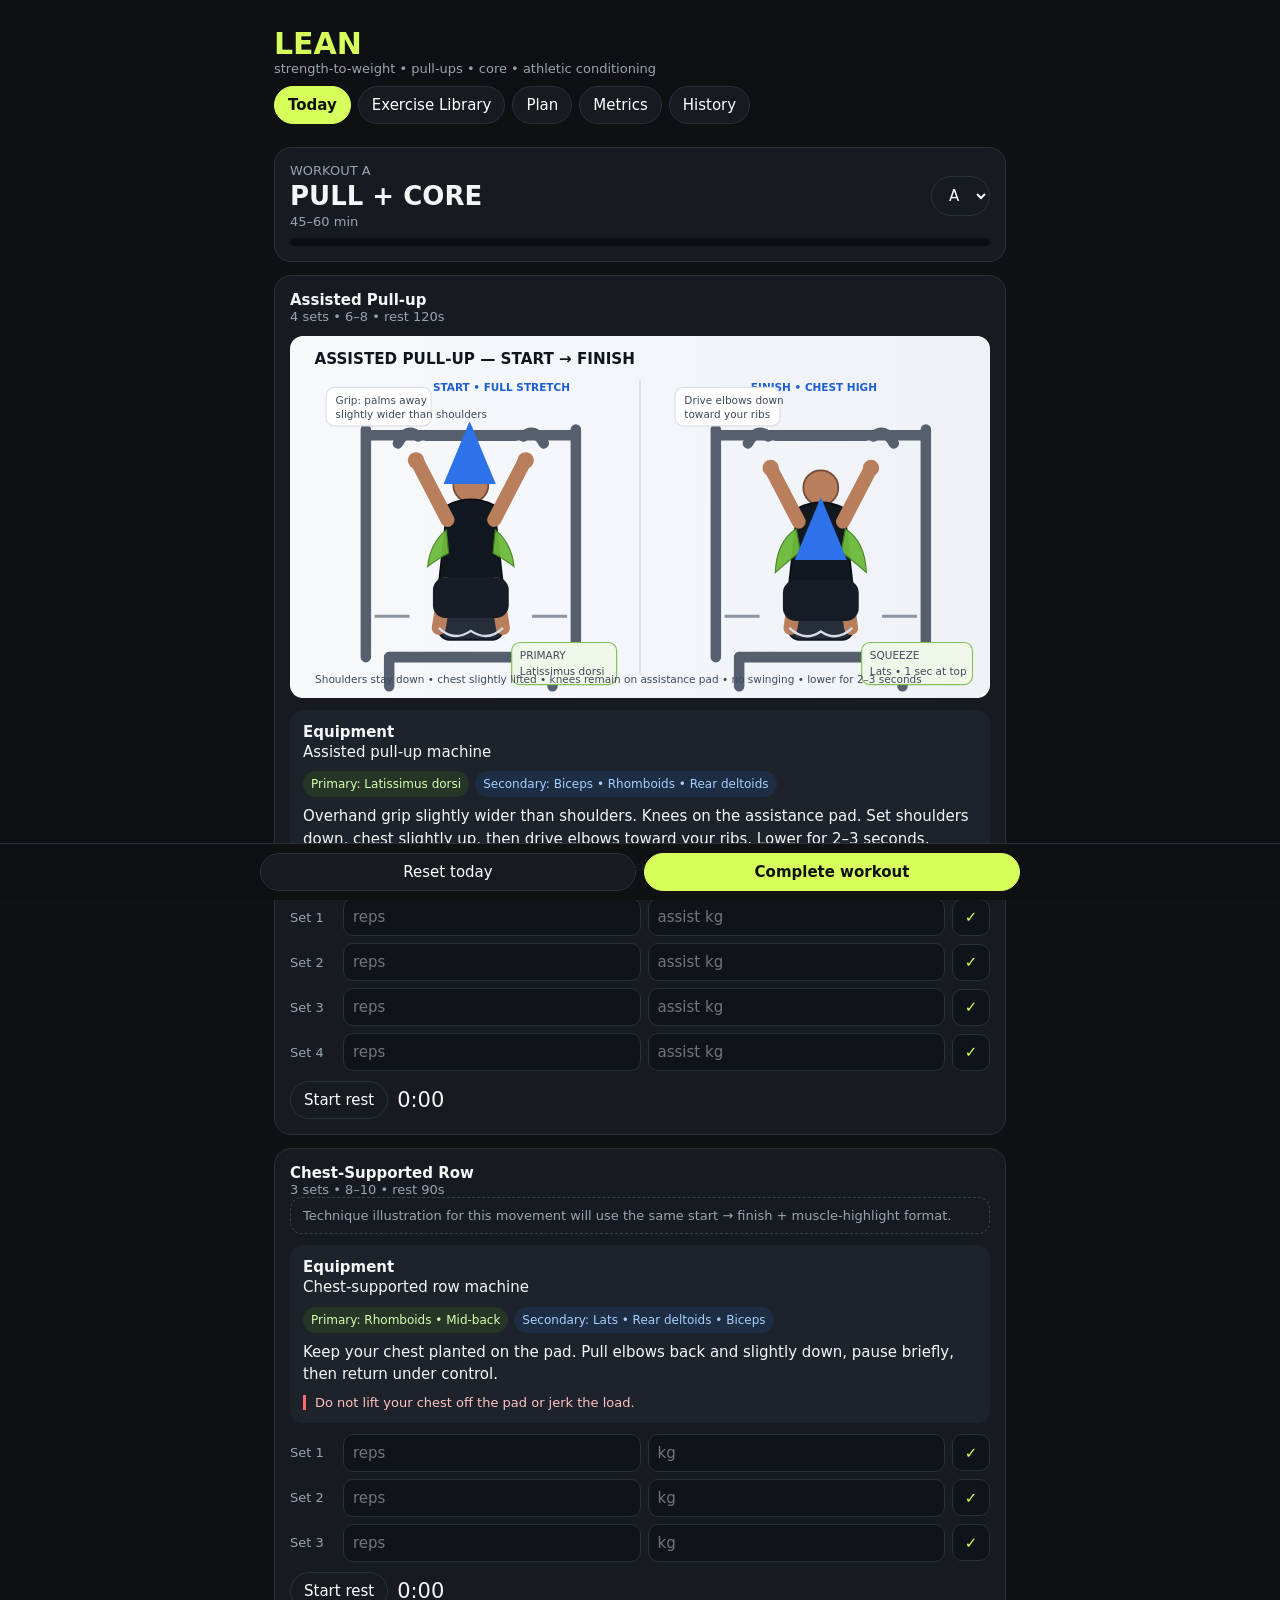
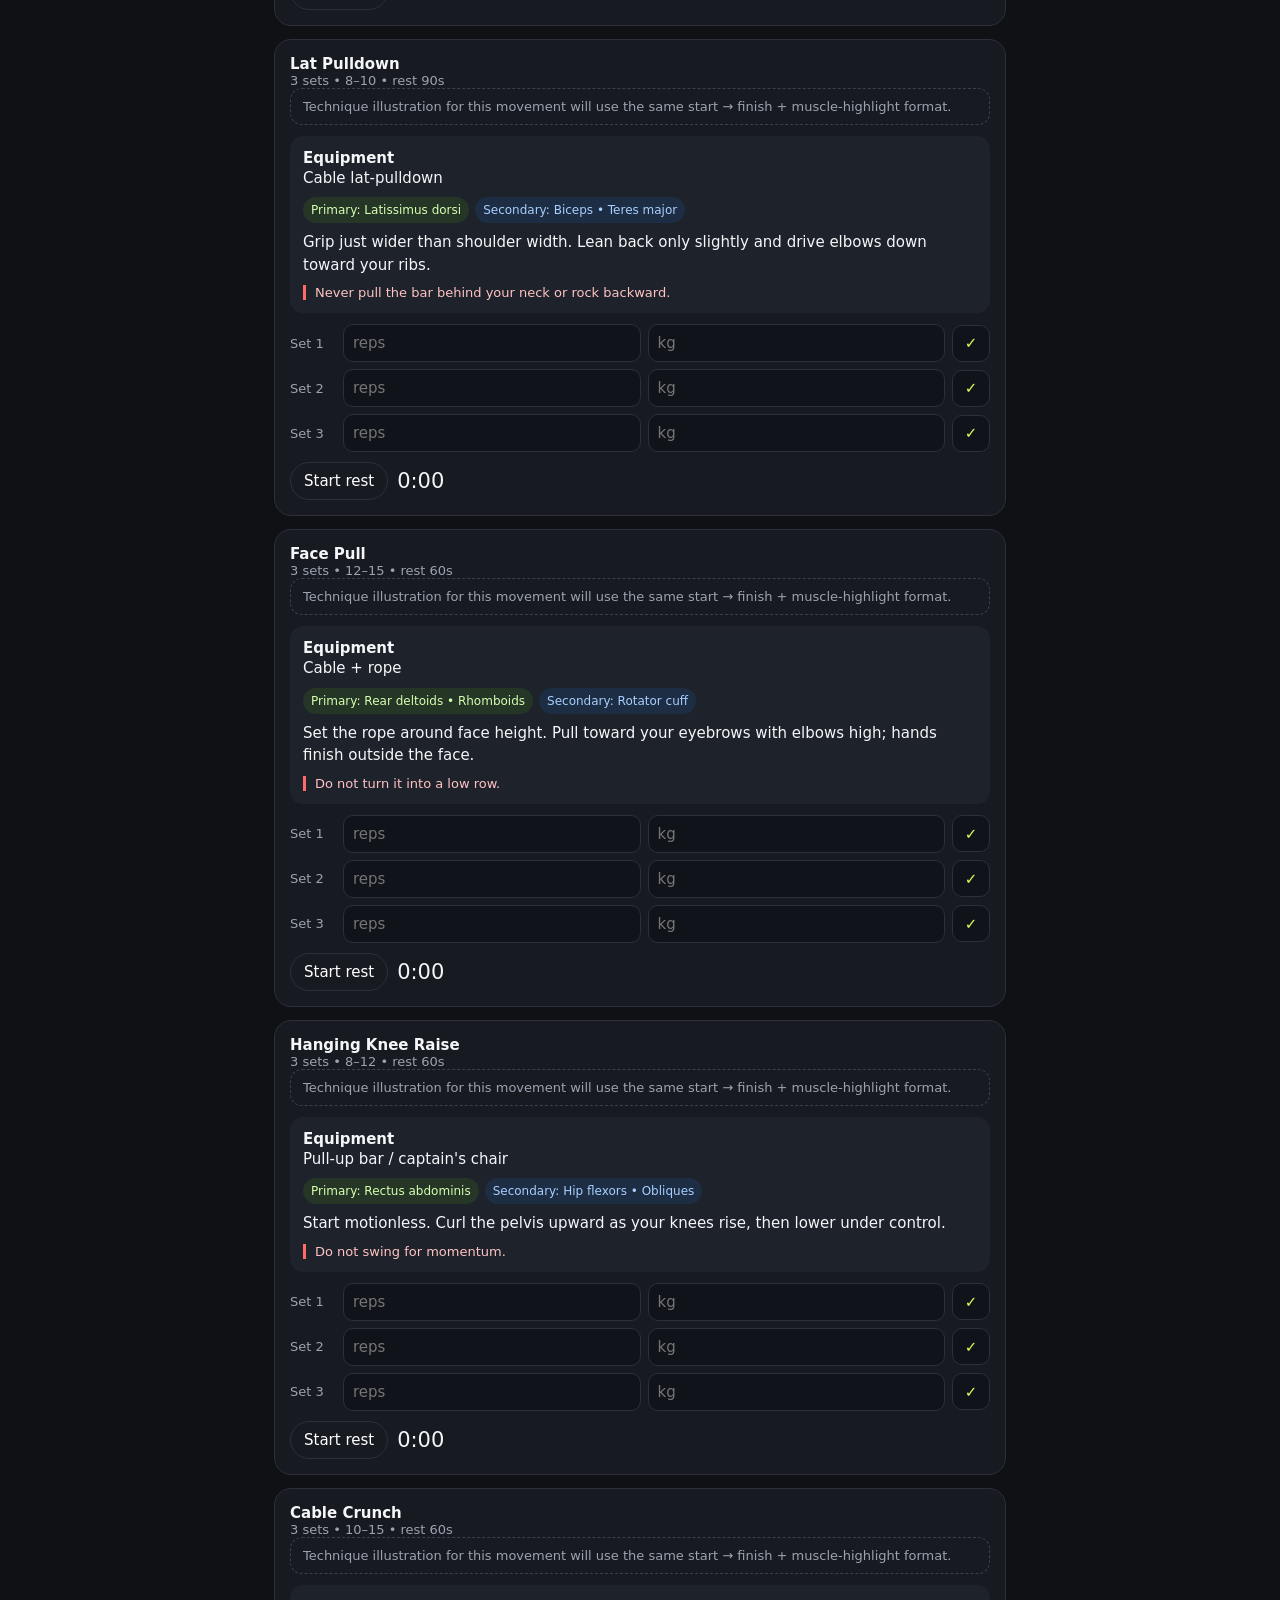
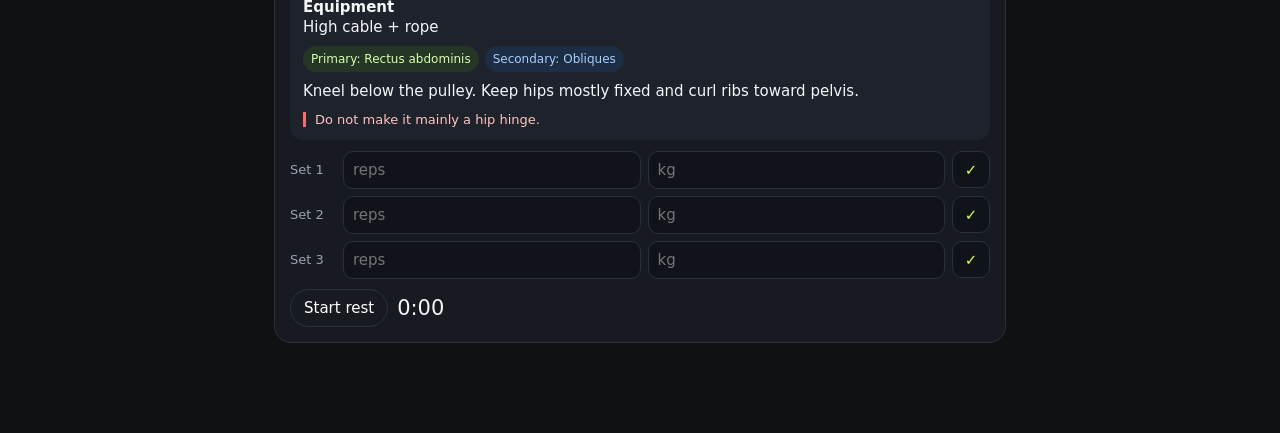
==== index.html @ 1359369c "Add realistic exercise library section" ====
<!doctype html><html lang="en"><head><meta charset="utf-8"><meta name="viewport" content="width=device-width,initial-scale=1,viewport-fit=cover"><meta name="theme-color" content="#0f1115"><title>LEAN Training</title><link rel="stylesheet" href="styles.css?v=4"></head><body><div class="w"><header><h1>LEAN</h1><div class="muted">strength-to-weight • pull-ups • core • athletic conditioning</div><nav><button class="tab on" data-s="today">Today</button><button class="tab" data-s="library">Exercise Library</button><button class="tab" data-s="plan">Plan</button><button class="tab" data-s="metrics">Metrics</button><button class="tab" data-s="history">History</button></nav></header><section id="today" class="screen on"></section><section id="library" class="screen"><div class="hero"><div class="muted">REALISTIC FORM LIBRARY</div><h2>18 exercise guides</h2><p class="cue">Use these start → finish references for equipment setup, grip, body position and the main muscle groups trained.</p></div><div class="card library-card"><img class="library-image" src="assets/exercise-library.jpg?v=4" alt="18 realistic gym exercise start and finish guides"><p class="muted">Tap or pinch to zoom on iPhone for details.</p></div></section><section id="plan" class="screen"><div class="hero"><div class="muted">12-week base</div><h2>Three gym days</h2><div class="cue">A — Pull + Core<br>B — Legs + Push<br>C — Full Body + Pull</div></div><div class="card"><b>Progression</b><p class="cue">When every set reaches the top of its prescribed range with clean form for two sessions, add a small amount of load. For assisted pull-ups, reduce assistance.</p></div></section><section id="metrics" class="screen"><div class="hero"><h2>Body + nutrition</h2><div class="metric"><label>Weight kg<input id="weight" type="number" step="0.1"></label><label>Waist cm<input id="waist" type="number" step="0.1"></label><label>Calories<input id="calories" type="number"></label><label>Protein g<input id="protein" type="number"></label></div><button id="saveMetric" class="btn primary" style="margin-top:11px">Save today</button></div></section><section id="history" class="screen"><div class="hero"><h2>Training history</h2><div id="hist" class="muted">No completed sessions yet.</div></div></section></div><div class="foot"><div class="footin"><button id="reset" class="btn">Reset today</button><button id="complete" class="btn primary">Complete workout</button></div></div><script src="app.js?v=4"></script></body></html>
---- styles.css ----
*{box-sizing:border-box}body{margin:0;background:#0f1115;color:#f4f6f8;font:15px system-ui,-apple-system,sans-serif}.w{max-width:760px;margin:auto;padding:16px 14px 90px}header{position:sticky;top:0;background:#0f1115ee;backdrop-filter:blur(10px);z-index:5;padding:10px 0}h1{margin:0;color:#d7ff5b}.muted{color:#9ba3af;font-size:13px}nav{display:flex;gap:7px;overflow:auto;margin-top:10px}button,select,input{font:inherit}.tab,.btn,select{border:1px solid #2b303a;background:#171a21;color:#fff;border-radius:999px;padding:9px 13px}.tab.on,.primary{background:#d7ff5b;color:#111;border-color:#d7ff5b;font-weight:800}.screen{display:none}.screen.on{display:block}.hero,.card{background:#171a21;border:1px solid #2b303a;border-radius:17px;padding:15px;margin-top:13px}.hero h2{font-size:26px;margin:3px 0}.row{display:flex;gap:10px;align-items:center;justify-content:space-between;flex-wrap:wrap}.guideimg{width:100%;display:block;border-radius:13px;margin:12px 0;background:#fff}.guide{background:#1e222b;padding:13px;border-radius:13px;margin:11px 0}.chips{display:flex;flex-wrap:wrap;gap:6px;margin:8px 0}.chip{font-size:12px;padding:6px 8px;border-radius:999px;background:#253526;color:#d7ffb0}.chip.b{background:#1d2d44;color:#a8cfff}.warn{border-left:3px solid #ff6b6b;padding-left:9px;color:#ffc3c3;font-size:13px;margin-top:9px}.cue{line-height:1.5}.set{display:grid;grid-template-columns:46px 1fr 1fr 38px;gap:7px;align-items:center;margin:7px 0}.set input,.metric input{width:100%;padding:9px;border:1px solid #2b303a;border-radius:10px;background:#101319;color:white}.check{height:37px;border-radius:10px;border:1px solid #2b303a;background:#101319;color:#d7ff5b;font-weight:900}.check.done{background:#d7ff5b;color:#111}.timer{display:flex;gap:9px;align-items:center;margin-top:10px}.time{font-size:21px}.bar{height:8px;background:#0c0e12;border-radius:8px;margin-top:9px;overflow:hidden}.bar div{height:100%;background:#d7ff5b}.metric{display:grid;grid-template-columns:1fr 1fr;gap:9px}.foot{position:fixed;bottom:0;left:0;right:0;background:#0f1115f2;border-top:1px solid #2b303a;padding:9px 14px calc(9px + env(safe-area-inset-bottom))}.footin{max-width:760px;margin:auto;display:flex;gap:8px}.foot button{flex:1}.illustration-note{padding:10px 12px;border:1px dashed #3a414e;border-radius:12px;color:#9ba3af;font-size:13px}@media(max-width:520px){.metric{grid-template-columns:1fr}}
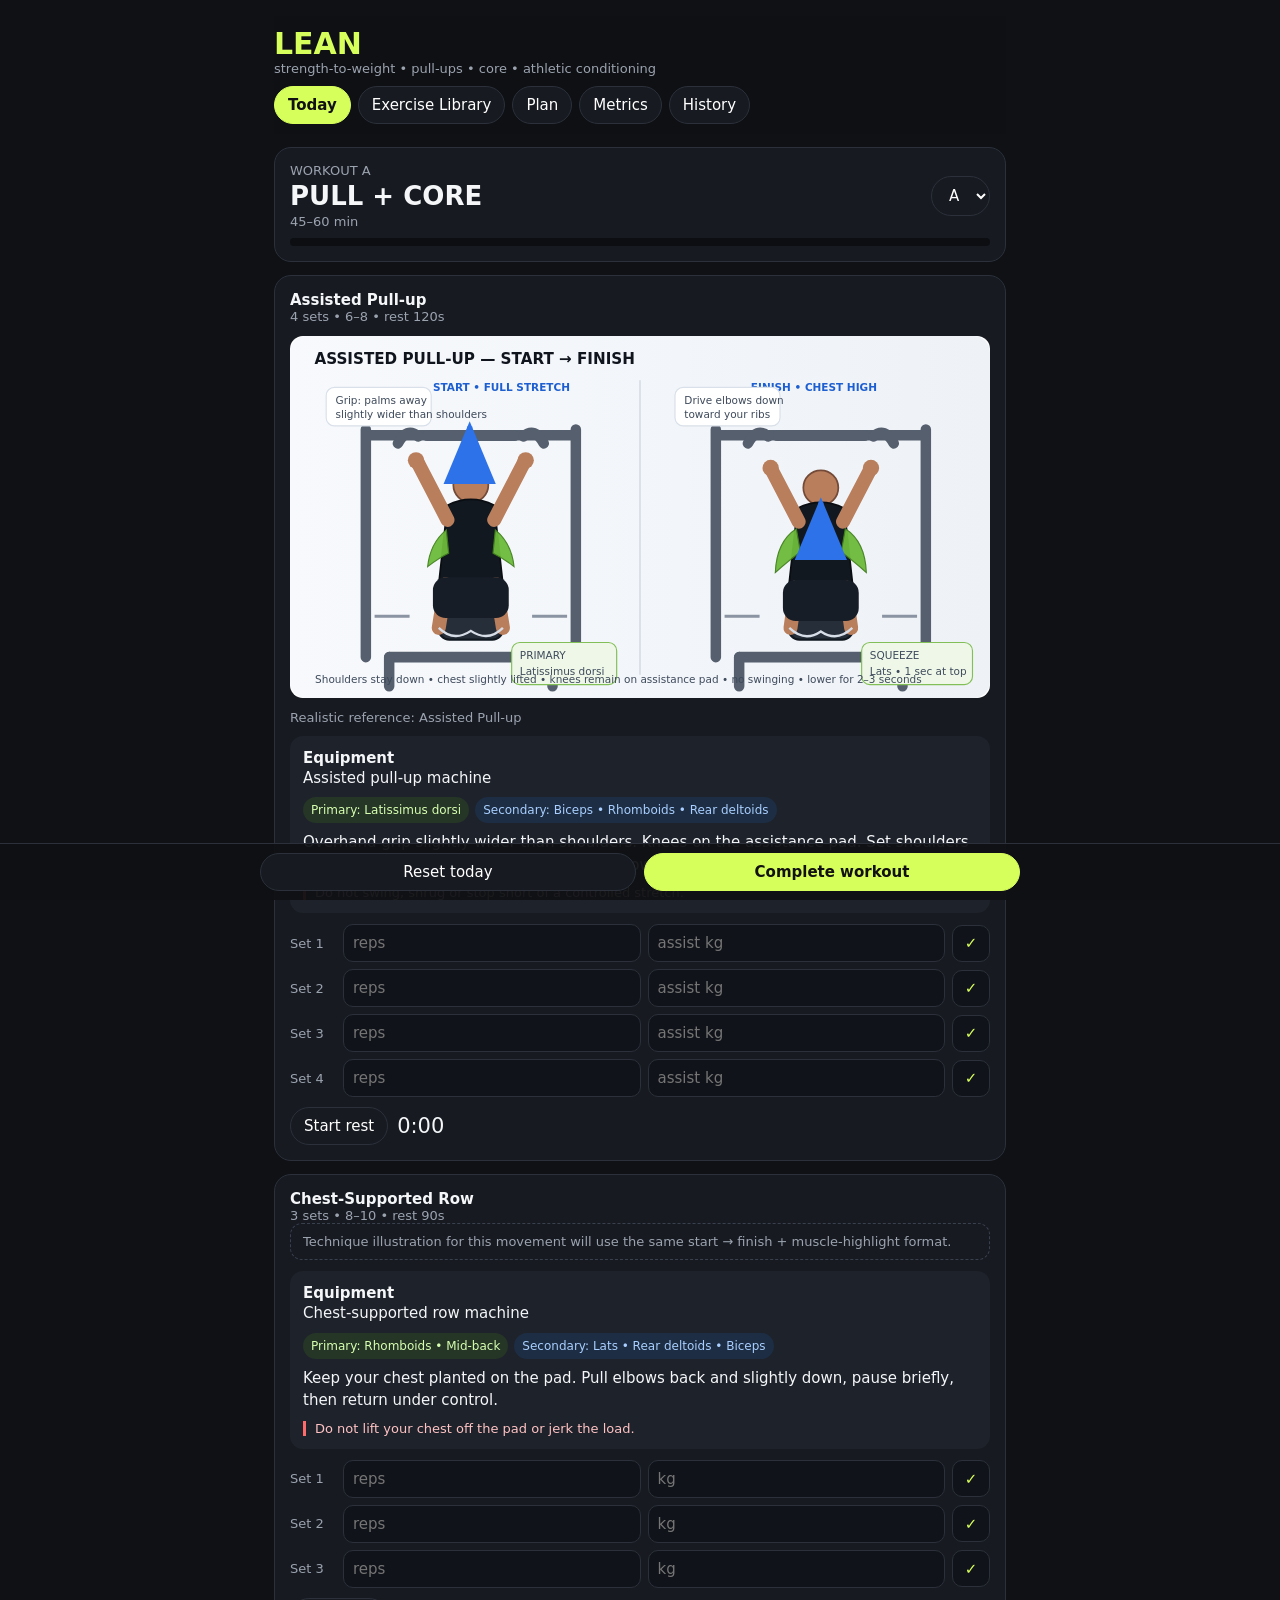
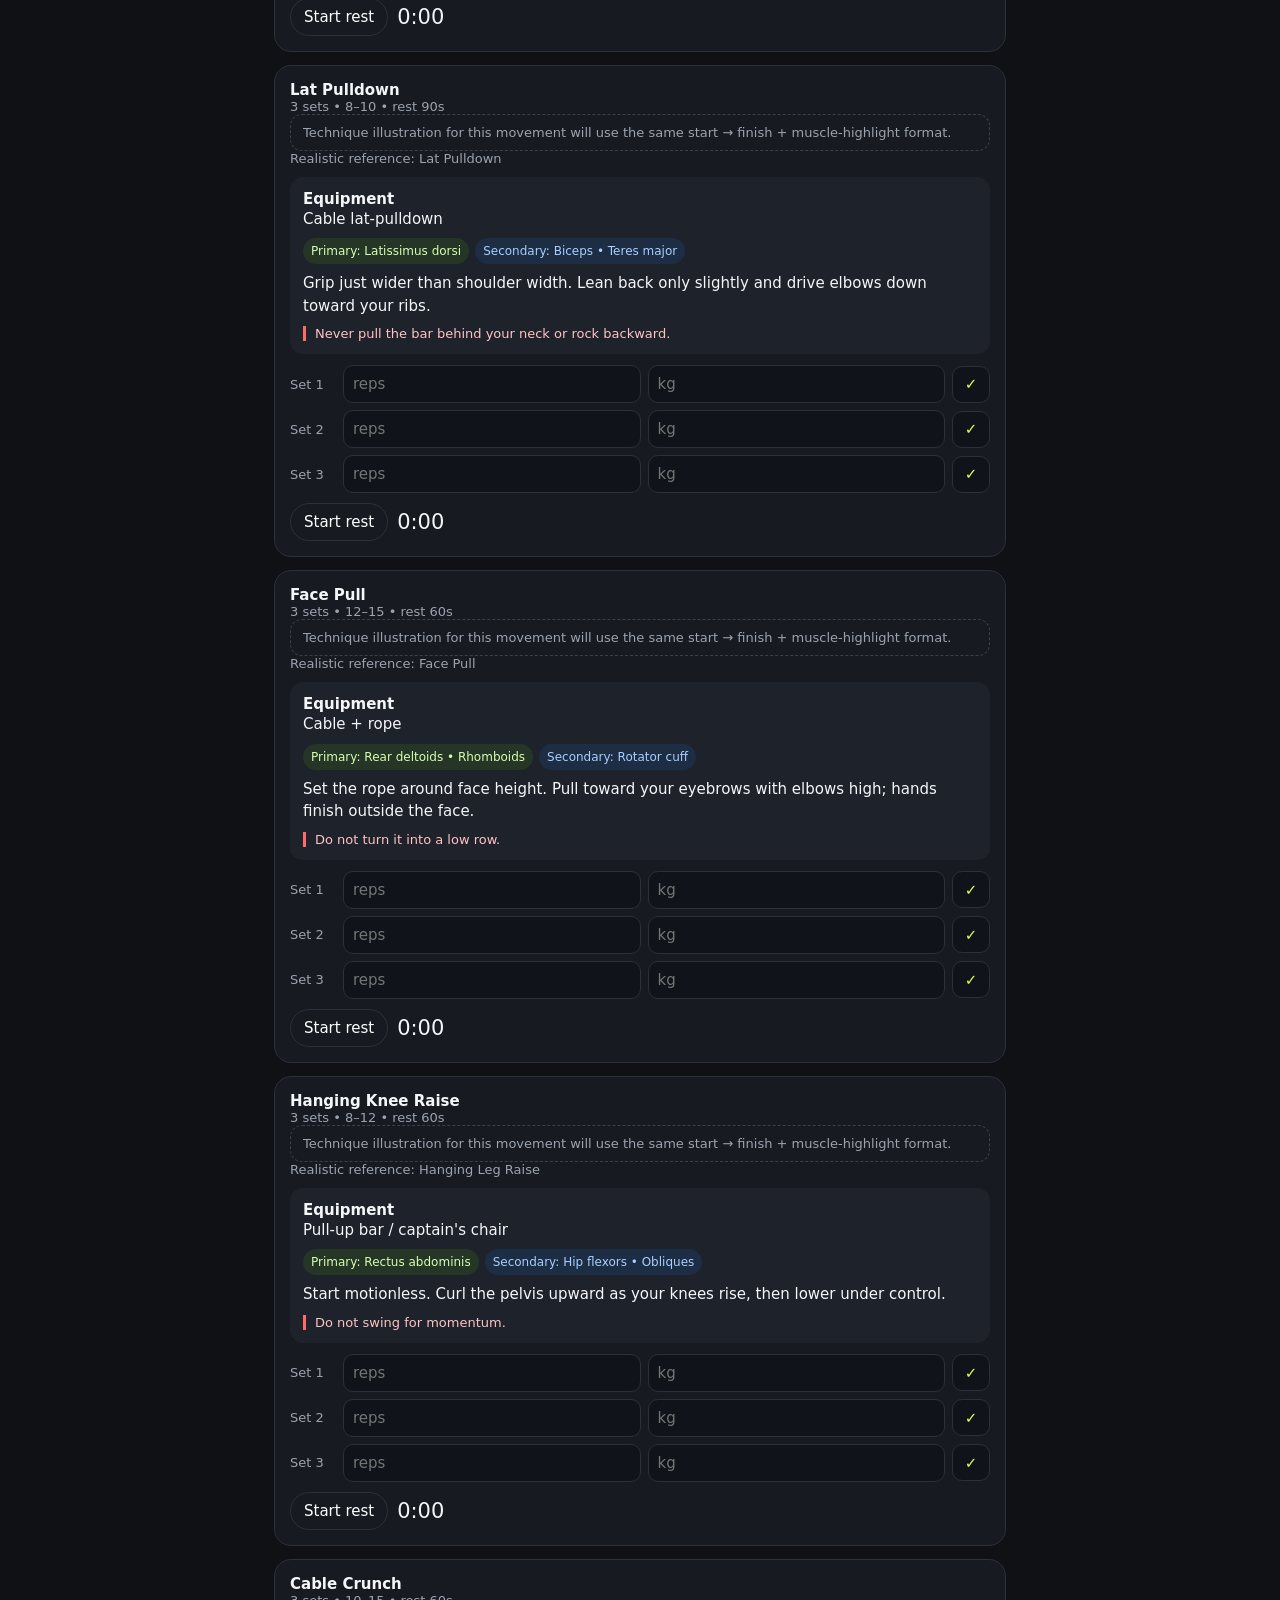
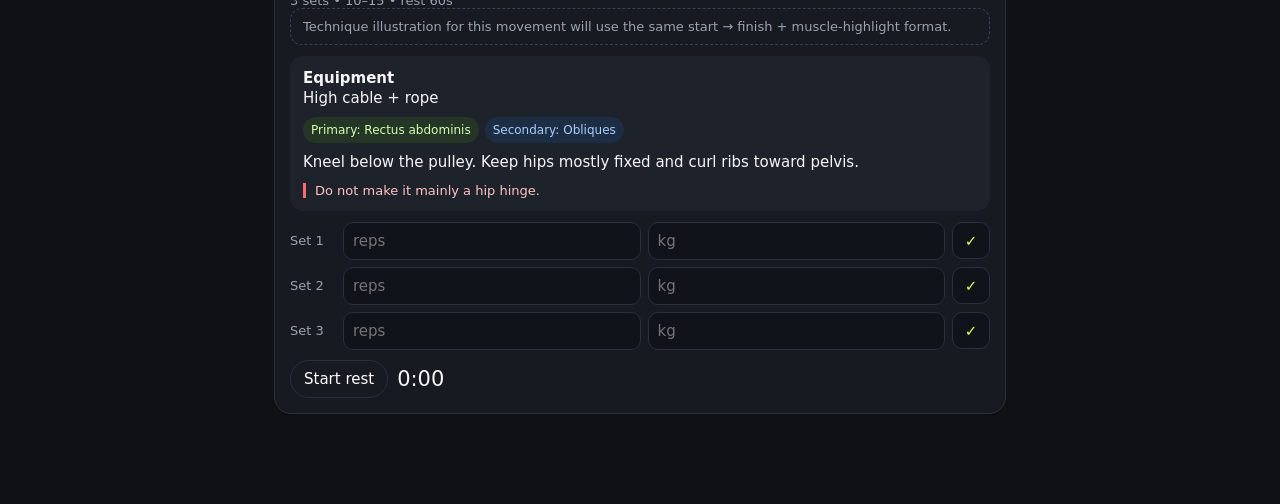
==== commit 96a52a58: "Render exercise library as individual realistic cards" ====
--- a/index.html
+++ b/index.html
@@ -1 +1 @@
-<!doctype html><html lang="en"><head><meta charset="utf-8"><meta name="viewport" content="width=device-width,initial-scale=1,viewport-fit=cover"><meta name="theme-color" content="#0f1115"><title>LEAN Training</title><link rel="stylesheet" href="styles.css?v=4"></head><body><div class="w"><header><h1>LEAN</h1><div class="muted">strength-to-weight • pull-ups • core • athletic conditioning</div><nav><button class="tab on" data-s="today">Today</button><button class="tab" data-s="library">Exercise Library</button><button class="tab" data-s="plan">Plan</button><button class="tab" data-s="metrics">Metrics</button><button class="tab" data-s="history">History</button></nav></header><section id="today" class="screen on"></section><section id="library" class="screen"><div class="hero"><div class="muted">REALISTIC FORM LIBRARY</div><h2>18 exercise guides</h2><p class="cue">Use these start → finish references for equipment setup, grip, body position and the main muscle groups trained.</p></div><div class="card library-card"><img class="library-image" src="assets/exercise-library.jpg?v=4" alt="18 realistic gym exercise start and finish guides"><p class="muted">Tap or pinch to zoom on iPhone for details.</p></div></section><section id="plan" class="screen"><div class="hero"><div class="muted">12-week base</div><h2>Three gym days</h2><div class="cue">A — Pull + Core<br>B — Legs + Push<br>C — Full Body + Pull</div></div><div class="card"><b>Progression</b><p class="cue">When every set reaches the top of its prescribed range with clean form for two sessions, add a small amount of load. For assisted pull-ups, reduce assistance.</p></div></section><section id="metrics" class="screen"><div class="hero"><h2>Body + nutrition</h2><div class="metric"><label>Weight kg<input id="weight" type="number" step="0.1"></label><label>Waist cm<input id="waist" type="number" step="0.1"></label><label>Calories<input id="calories" type="number"></label><label>Protein g<input id="protein" type="number"></label></div><button id="saveMetric" class="btn primary" style="margin-top:11px">Save today</button></div></section><section id="history" class="screen"><div class="hero"><h2>Training history</h2><div id="hist" class="muted">No completed sessions yet.</div></div></section></div><div class="foot"><div class="footin"><button id="reset" class="btn">Reset today</button><button id="complete" class="btn primary">Complete workout</button></div></div><script src="app.js?v=4"></script></body></html>+<!doctype html><html lang="en"><head><meta charset="utf-8"><meta name="viewport" content="width=device-width,initial-scale=1,viewport-fit=cover"><meta name="theme-color" content="#0f1115"><title>LEAN Training</title><link rel="stylesheet" href="styles.css?v=5"></head><body><div class="w"><header><h1>LEAN</h1><div class="muted">strength-to-weight • pull-ups • core • athletic conditioning</div><nav><button class="tab on" data-s="today">Today</button><button class="tab" data-s="library">Exercise Library</button><button class="tab" data-s="plan">Plan</button><button class="tab" data-s="metrics">Metrics</button><button class="tab" data-s="history">History</button></nav></header><section id="today" class="screen on"></section><section id="library" class="screen"><div class="hero"><div class="muted">REALISTIC FORM LIBRARY</div><h2>18 exercise guides</h2><p class="cue">Each card shows realistic START → FINISH positions and the main muscle groups trained.</p></div><div id="libraryGrid" class="library-grid"></div></section><section id="plan" class="screen"><div class="hero"><div class="muted">12-week base</div><h2>Three gym days</h2><div class="cue">A — Pull + Core<br>B — Legs + Push<br>C — Full Body + Pull</div></div><div class="card"><b>Progression</b><p class="cue">When every set reaches the top of its prescribed range with clean form for two sessions, add a small amount of load. For assisted pull-ups, reduce assistance.</p></div></section><section id="metrics" class="screen"><div class="hero"><h2>Body + nutrition</h2><div class="metric"><label>Weight kg<input id="weight" type="number" step="0.1"></label><label>Waist cm<input id="waist" type="number" step="0.1"></label><label>Calories<input id="calories" type="number"></label><label>Protein g<input id="protein" type="number"></label></div><button id="saveMetric" class="btn primary" style="margin-top:11px">Save today</button></div></section><section id="history" class="screen"><div class="hero"><h2>Training history</h2><div id="hist" class="muted">No completed sessions yet.</div></div></section></div><div class="foot"><div class="footin"><button id="reset" class="btn">Reset today</button><button id="complete" class="btn primary">Complete workout</button></div></div><script src="app.js?v=5"></script><script src="library.js?v=5"></script></body></html>
--- a/styles.css
+++ b/styles.css
@@ -1 +1 @@
-*{box-sizing:border-box}body{margin:0;background:#0f1115;color:#f4f6f8;font:15px system-ui,-apple-system,sans-serif}.w{max-width:760px;margin:auto;padding:16px 14px 90px}header{position:sticky;top:0;background:#0f1115ee;backdrop-filter:blur(10px);z-index:5;padding:10px 0}h1{margin:0;color:#d7ff5b}.muted{color:#9ba3af;font-size:13px}nav{display:flex;gap:7px;overflow:auto;margin-top:10px}button,select,input{font:inherit}.tab,.btn,select{border:1px solid #2b303a;background:#171a21;color:#fff;border-radius:999px;padding:9px 13px}.tab.on,.primary{background:#d7ff5b;color:#111;border-color:#d7ff5b;font-weight:800}.screen{display:none}.screen.on{display:block}.hero,.card{background:#171a21;border:1px solid #2b303a;border-radius:17px;padding:15px;margin-top:13px}.hero h2{font-size:26px;margin:3px 0}.row{display:flex;gap:10px;align-items:center;justify-content:space-between;flex-wrap:wrap}.guideimg{width:100%;display:block;border-radius:13px;margin:12px 0;background:#fff}.guide{background:#1e222b;padding:13px;border-radius:13px;margin:11px 0}.chips{display:flex;flex-wrap:wrap;gap:6px;margin:8px 0}.chip{font-size:12px;padding:6px 8px;border-radius:999px;background:#253526;color:#d7ffb0}.chip.b{background:#1d2d44;color:#a8cfff}.warn{border-left:3px solid #ff6b6b;padding-left:9px;color:#ffc3c3;font-size:13px;margin-top:9px}.cue{line-height:1.5}.set{display:grid;grid-template-columns:46px 1fr 1fr 38px;gap:7px;align-items:center;margin:7px 0}.set input,.metric input{width:100%;padding:9px;border:1px solid #2b303a;border-radius:10px;background:#101319;color:white}.check{height:37px;border-radius:10px;border:1px solid #2b303a;background:#101319;color:#d7ff5b;font-weight:900}.check.done{background:#d7ff5b;color:#111}.timer{display:flex;gap:9px;align-items:center;margin-top:10px}.time{font-size:21px}.bar{height:8px;background:#0c0e12;border-radius:8px;margin-top:9px;overflow:hidden}.bar div{height:100%;background:#d7ff5b}.metric{display:grid;grid-template-columns:1fr 1fr;gap:9px}.foot{position:fixed;bottom:0;left:0;right:0;background:#0f1115f2;border-top:1px solid #2b303a;padding:9px 14px calc(9px + env(safe-area-inset-bottom))}.footin{max-width:760px;margin:auto;display:flex;gap:8px}.foot button{flex:1}.illustration-note{padding:10px 12px;border:1px dashed #3a414e;border-radius:12px;color:#9ba3af;font-size:13px}@media(max-width:520px){.metric{grid-template-columns:1fr}}+*{box-sizing:border-box}body{margin:0;background:#0f1115;color:#f4f6f8;font:15px system-ui,-apple-system,sans-serif}.w{max-width:760px;margin:auto;padding:16px 14px 90px}header{position:sticky;top:0;background:#0f1115ee;backdrop-filter:blur(10px);z-index:5;padding:10px 0}h1{margin:0;color:#d7ff5b}.muted{color:#9ba3af;font-size:13px}nav{display:flex;gap:7px;overflow:auto;margin-top:10px}button,select,input{font:inherit}.tab,.btn,select{border:1px solid #2b303a;background:#171a21;color:#fff;border-radius:999px;padding:9px 13px}.tab.on,.primary{background:#d7ff5b;color:#111;border-color:#d7ff5b;font-weight:800}.screen{display:none}.screen.on{display:block}.hero,.card{background:#171a21;border:1px solid #2b303a;border-radius:17px;padding:15px;margin-top:13px}.hero h2{font-size:26px;margin:3px 0}.row{display:flex;gap:10px;align-items:center;justify-content:space-between;flex-wrap:wrap}.guideimg{width:100%;display:block;border-radius:13px;margin:12px 0;background:#fff}.guide{background:#1e222b;padding:13px;border-radius:13px;margin:11px 0}.chips{display:flex;flex-wrap:wrap;gap:6px;margin:8px 0}.chip{font-size:12px;padding:6px 8px;border-radius:999px;background:#253526;color:#d7ffb0}.chip.b{background:#1d2d44;color:#a8cfff}.warn{border-left:3px solid #ff6b6b;padding-left:9px;color:#ffc3c3;font-size:13px;margin-top:9px}.cue{line-height:1.5}.set{display:grid;grid-template-columns:46px 1fr 1fr 38px;gap:7px;align-items:center;margin:7px 0}.set input,.metric input{width:100%;padding:9px;border:1px solid #2b303a;border-radius:10px;background:#101319;color:white}.check{height:37px;border-radius:10px;border:1px solid #2b303a;background:#101319;color:#d7ff5b;font-weight:900}.check.done{background:#d7ff5b;color:#111}.timer{display:flex;gap:9px;align-items:center;margin-top:10px}.time{font-size:21px}.bar{height:8px;background:#0c0e12;border-radius:8px;margin-top:9px;overflow:hidden}.bar div{height:100%;background:#d7ff5b}.metric{display:grid;grid-template-columns:1fr 1fr;gap:9px}.foot{position:fixed;bottom:0;left:0;right:0;background:#0f1115f2;border-top:1px solid #2b303a;padding:9px 14px calc(9px + env(safe-area-inset-bottom))}.footin{max-width:760px;margin:auto;display:flex;gap:8px}.foot button{flex:1}.illustration-note{padding:10px 12px;border:1px dashed #3a414e;border-radius:12px;color:#9ba3af;font-size:13px}.library-card{padding:8px}.library-image{width:100%;display:block;border-radius:12px;background:#0b0f13}@media(max-width:520px){.metric{grid-template-columns:1fr}.library-card{padding:4px}}
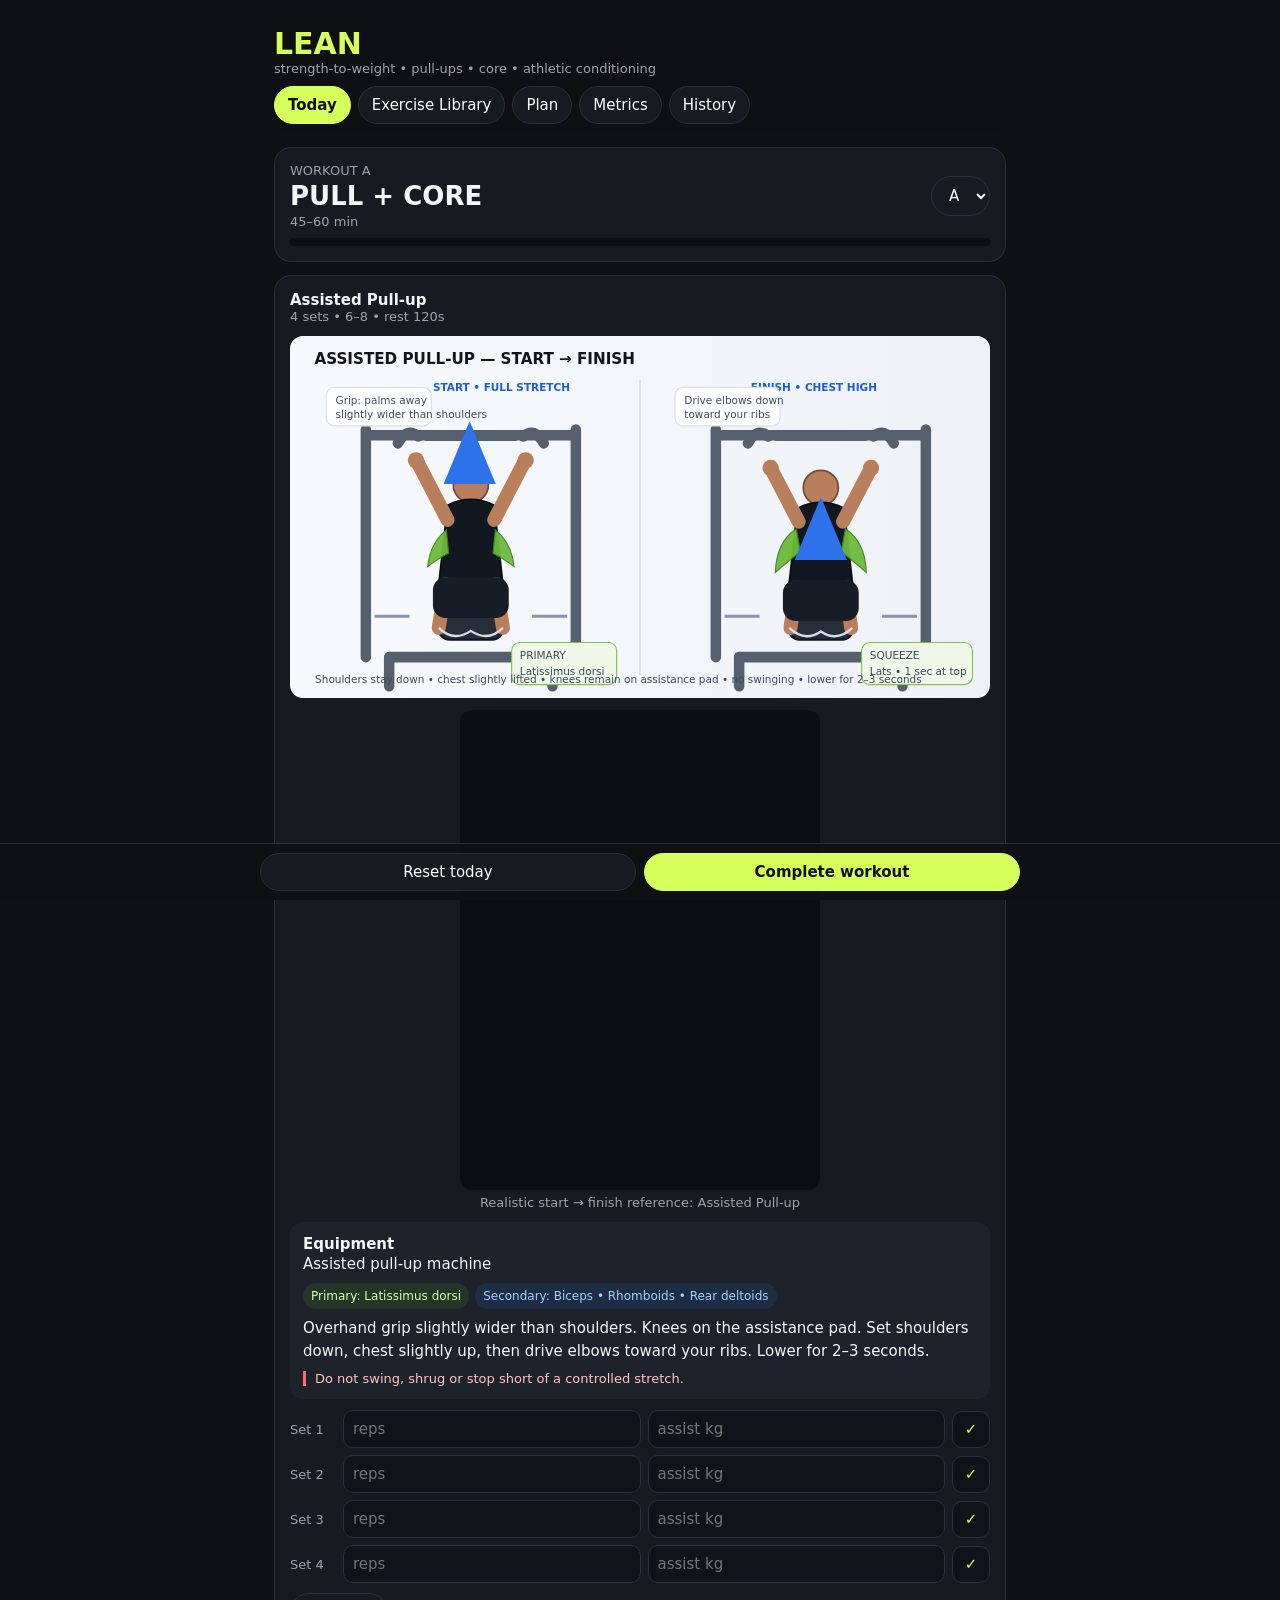
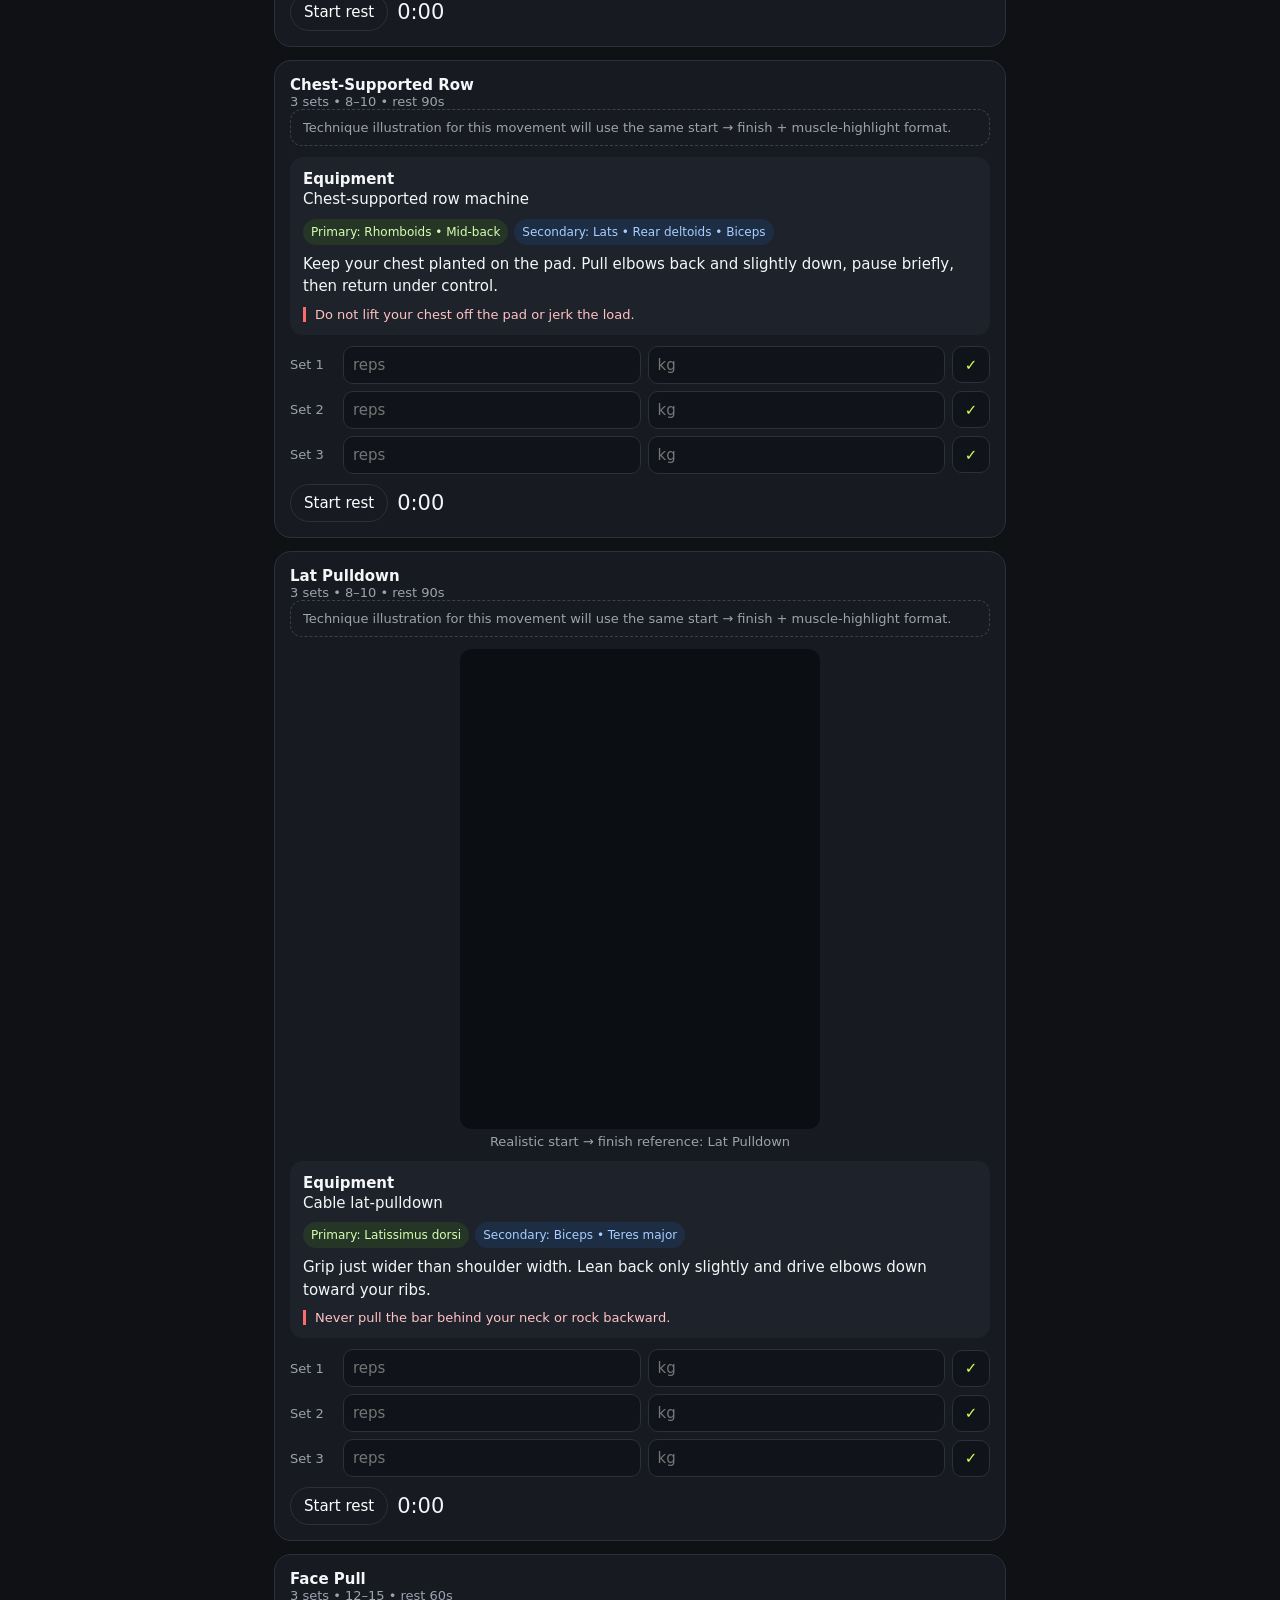
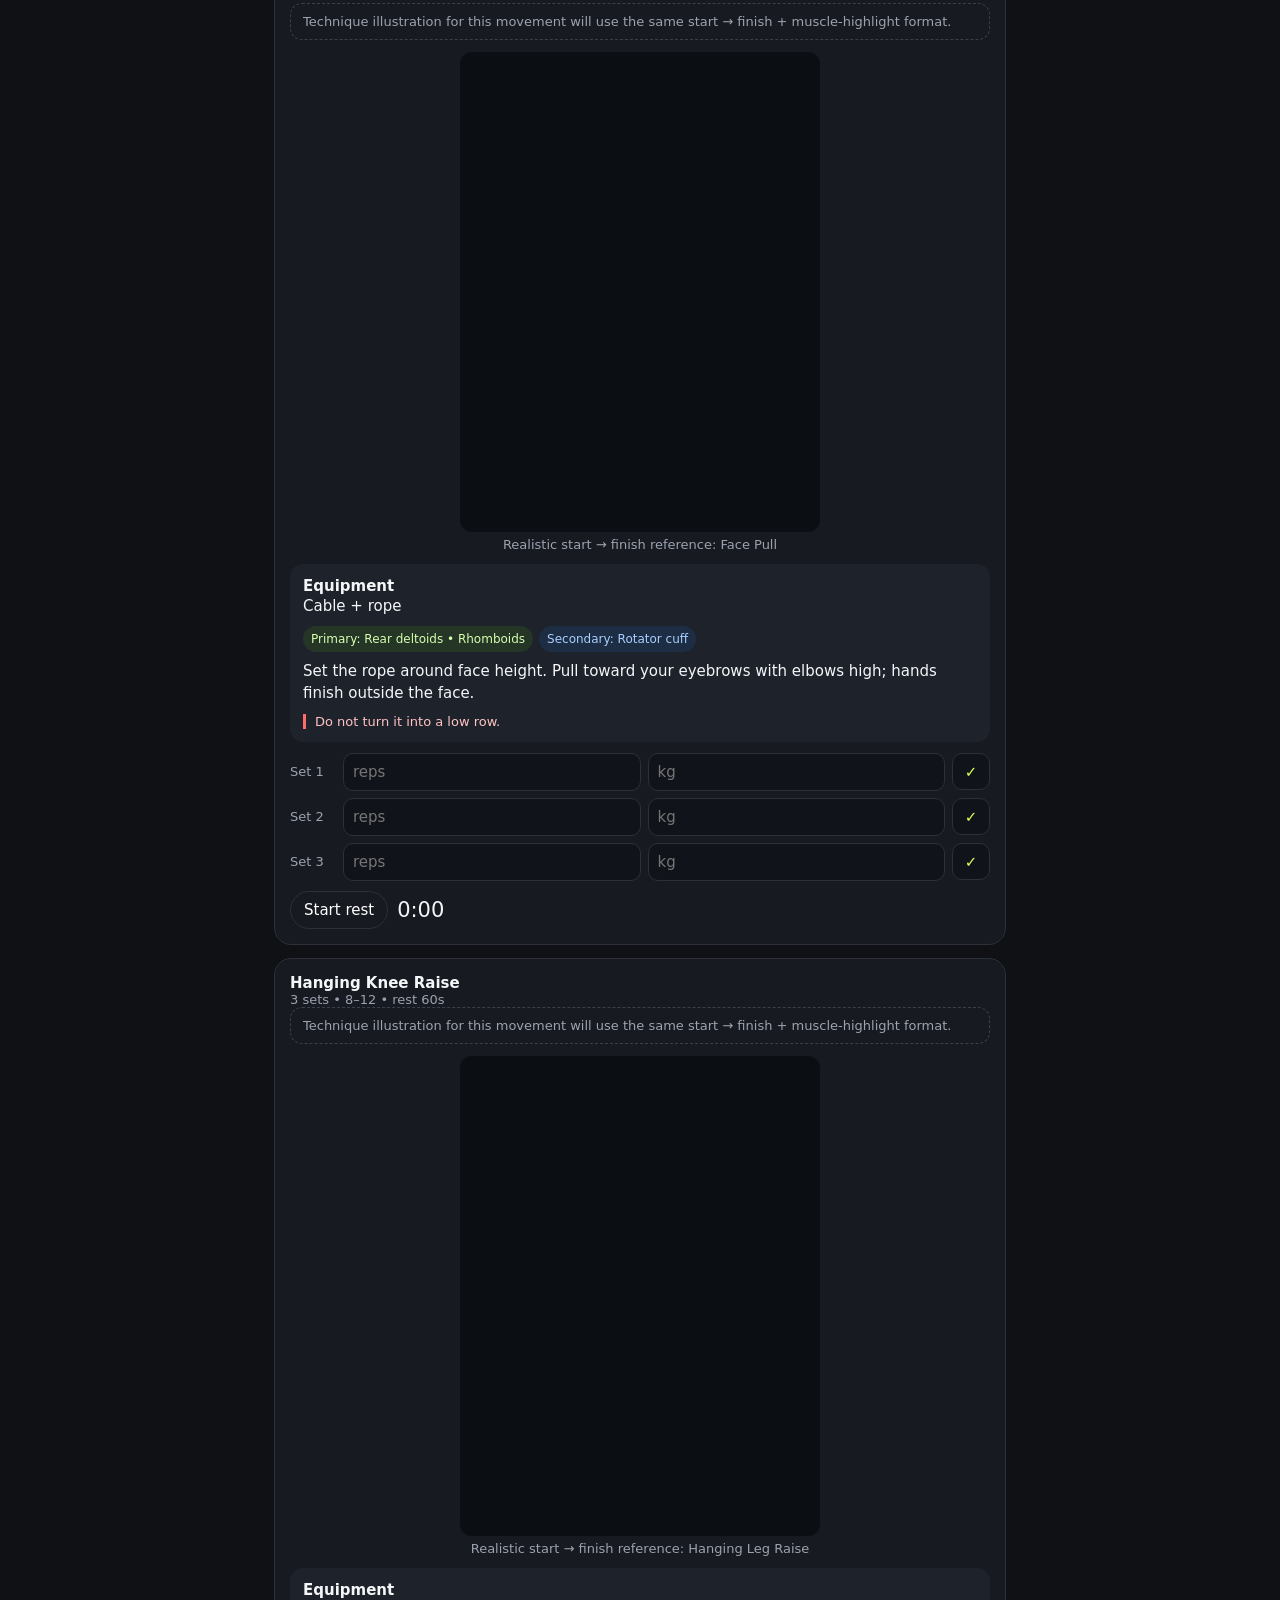
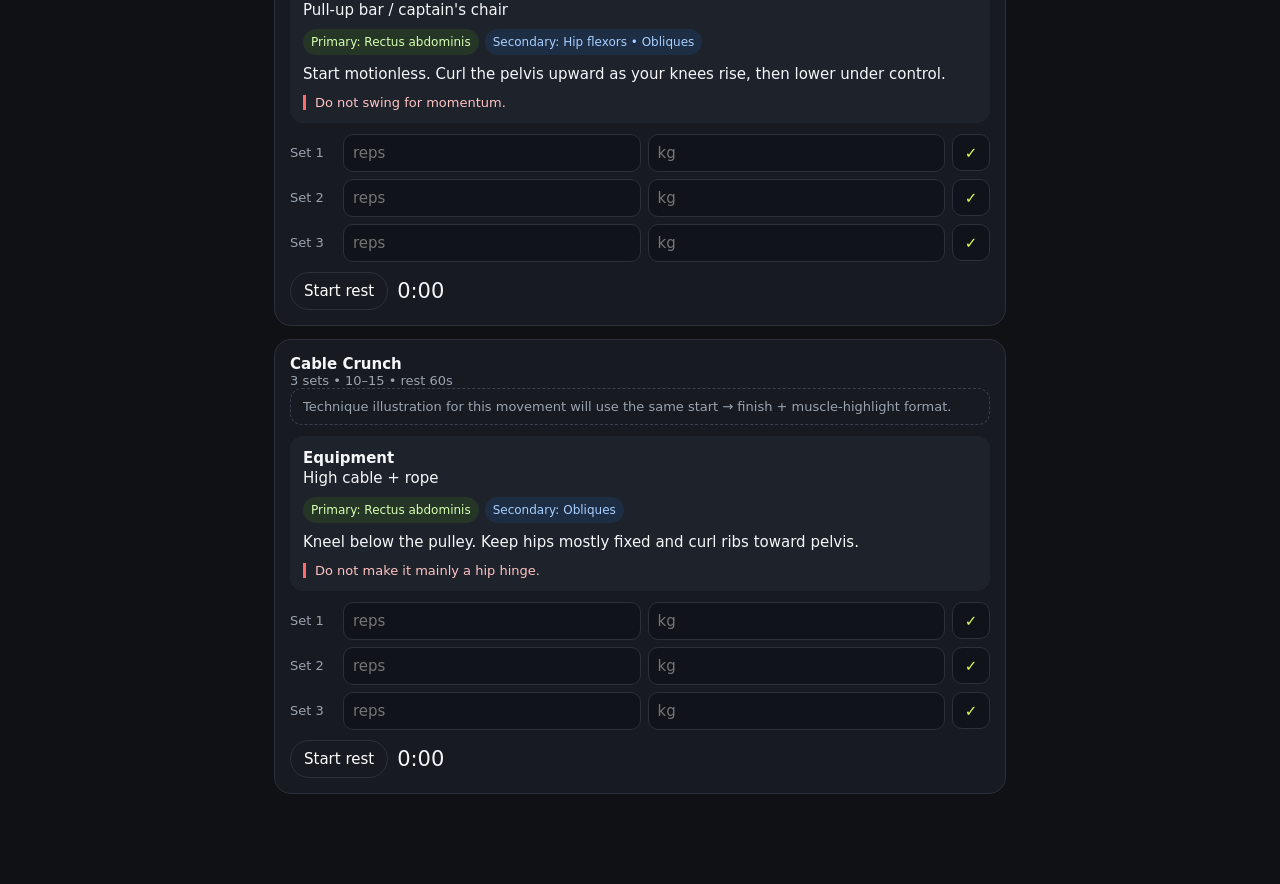
==== commit 195a8265: "Force refresh corrected exercise library assets" ====
--- a/index.html
+++ b/index.html
@@ -1 +1 @@
-<!doctype html><html lang="en"><head><meta charset="utf-8"><meta name="viewport" content="width=device-width,initial-scale=1,viewport-fit=cover"><meta name="theme-color" content="#0f1115"><title>LEAN Training</title><link rel="stylesheet" href="styles.css?v=5"></head><body><div class="w"><header><h1>LEAN</h1><div class="muted">strength-to-weight • pull-ups • core • athletic conditioning</div><nav><button class="tab on" data-s="today">Today</button><button class="tab" data-s="library">Exercise Library</button><button class="tab" data-s="plan">Plan</button><button class="tab" data-s="metrics">Metrics</button><button class="tab" data-s="history">History</button></nav></header><section id="today" class="screen on"></section><section id="library" class="screen"><div class="hero"><div class="muted">REALISTIC FORM LIBRARY</div><h2>18 exercise guides</h2><p class="cue">Each card shows realistic START → FINISH positions and the main muscle groups trained.</p></div><div id="libraryGrid" class="library-grid"></div></section><section id="plan" class="screen"><div class="hero"><div class="muted">12-week base</div><h2>Three gym days</h2><div class="cue">A — Pull + Core<br>B — Legs + Push<br>C — Full Body + Pull</div></div><div class="card"><b>Progression</b><p class="cue">When every set reaches the top of its prescribed range with clean form for two sessions, add a small amount of load. For assisted pull-ups, reduce assistance.</p></div></section><section id="metrics" class="screen"><div class="hero"><h2>Body + nutrition</h2><div class="metric"><label>Weight kg<input id="weight" type="number" step="0.1"></label><label>Waist cm<input id="waist" type="number" step="0.1"></label><label>Calories<input id="calories" type="number"></label><label>Protein g<input id="protein" type="number"></label></div><button id="saveMetric" class="btn primary" style="margin-top:11px">Save today</button></div></section><section id="history" class="screen"><div class="hero"><h2>Training history</h2><div id="hist" class="muted">No completed sessions yet.</div></div></section></div><div class="foot"><div class="footin"><button id="reset" class="btn">Reset today</button><button id="complete" class="btn primary">Complete workout</button></div></div><script src="app.js?v=5"></script><script src="library.js?v=5"></script></body></html>+<!doctype html><html lang="en"><head><meta charset="utf-8"><meta name="viewport" content="width=device-width,initial-scale=1,viewport-fit=cover"><meta name="theme-color" content="#0f1115"><title>LEAN Training</title><link rel="stylesheet" href="styles.css?v=7"></head><body><div class="w"><header><h1>LEAN</h1><div class="muted">strength-to-weight • pull-ups • core • athletic conditioning</div><nav><button class="tab on" data-s="today">Today</button><button class="tab" data-s="library">Exercise Library</button><button class="tab" data-s="plan">Plan</button><button class="tab" data-s="metrics">Metrics</button><button class="tab" data-s="history">History</button></nav></header><section id="today" class="screen on"></section><section id="library" class="screen"><div class="hero"><div class="muted">REALISTIC FORM LIBRARY</div><h2>18 exercise guides</h2><p class="cue">Each card shows realistic START → FINISH positions and the main muscle groups trained.</p></div><div id="libraryGrid" class="library-grid"></div></section><section id="plan" class="screen"><div class="hero"><div class="muted">12-week base</div><h2>Three gym days</h2><div class="cue">A — Pull + Core<br>B — Legs + Push<br>C — Full Body + Pull</div></div><div class="card"><b>Progression</b><p class="cue">When every set reaches the top of its prescribed range with clean form for two sessions, add a small amount of load. For assisted pull-ups, reduce assistance.</p></div></section><section id="metrics" class="screen"><div class="hero"><h2>Body + nutrition</h2><div class="metric"><label>Weight kg<input id="weight" type="number" step="0.1"></label><label>Waist cm<input id="waist" type="number" step="0.1"></label><label>Calories<input id="calories" type="number"></label><label>Protein g<input id="protein" type="number"></label></div><button id="saveMetric" class="btn primary" style="margin-top:11px">Save today</button></div></section><section id="history" class="screen"><div class="hero"><h2>Training history</h2><div id="hist" class="muted">No completed sessions yet.</div></div></section></div><div class="foot"><div class="footin"><button id="reset" class="btn">Reset today</button><button id="complete" class="btn primary">Complete workout</button></div></div><script src="app.js?v=7"></script><script src="library.js?v=7"></script></body></html>
--- a/styles.css
+++ b/styles.css
@@ -1 +1 @@
-*{box-sizing:border-box}body{margin:0;background:#0f1115;color:#f4f6f8;font:15px system-ui,-apple-system,sans-serif}.w{max-width:760px;margin:auto;padding:16px 14px 90px}header{position:sticky;top:0;background:#0f1115ee;backdrop-filter:blur(10px);z-index:5;padding:10px 0}h1{margin:0;color:#d7ff5b}.muted{color:#9ba3af;font-size:13px}nav{display:flex;gap:7px;overflow:auto;margin-top:10px}button,select,input{font:inherit}.tab,.btn,select{border:1px solid #2b303a;background:#171a21;color:#fff;border-radius:999px;padding:9px 13px}.tab.on,.primary{background:#d7ff5b;color:#111;border-color:#d7ff5b;font-weight:800}.screen{display:none}.screen.on{display:block}.hero,.card{background:#171a21;border:1px solid #2b303a;border-radius:17px;padding:15px;margin-top:13px}.hero h2{font-size:26px;margin:3px 0}.row{display:flex;gap:10px;align-items:center;justify-content:space-between;flex-wrap:wrap}.guideimg{width:100%;display:block;border-radius:13px;margin:12px 0;background:#fff}.guide{background:#1e222b;padding:13px;border-radius:13px;margin:11px 0}.chips{display:flex;flex-wrap:wrap;gap:6px;margin:8px 0}.chip{font-size:12px;padding:6px 8px;border-radius:999px;background:#253526;color:#d7ffb0}.chip.b{background:#1d2d44;color:#a8cfff}.warn{border-left:3px solid #ff6b6b;padding-left:9px;color:#ffc3c3;font-size:13px;margin-top:9px}.cue{line-height:1.5}.set{display:grid;grid-template-columns:46px 1fr 1fr 38px;gap:7px;align-items:center;margin:7px 0}.set input,.metric input{width:100%;padding:9px;border:1px solid #2b303a;border-radius:10px;background:#101319;color:white}.check{height:37px;border-radius:10px;border:1px solid #2b303a;background:#101319;color:#d7ff5b;font-weight:900}.check.done{background:#d7ff5b;color:#111}.timer{display:flex;gap:9px;align-items:center;margin-top:10px}.time{font-size:21px}.bar{height:8px;background:#0c0e12;border-radius:8px;margin-top:9px;overflow:hidden}.bar div{height:100%;background:#d7ff5b}.metric{display:grid;grid-template-columns:1fr 1fr;gap:9px}.foot{position:fixed;bottom:0;left:0;right:0;background:#0f1115f2;border-top:1px solid #2b303a;padding:9px 14px calc(9px + env(safe-area-inset-bottom))}.footin{max-width:760px;margin:auto;display:flex;gap:8px}.foot button{flex:1}.illustration-note{padding:10px 12px;border:1px dashed #3a414e;border-radius:12px;color:#9ba3af;font-size:13px}.library-card{padding:8px}.library-image{width:100%;display:block;border-radius:12px;background:#0b0f13}@media(max-width:520px){.metric{grid-template-columns:1fr}.library-card{padding:4px}}+*{box-sizing:border-box}body{margin:0;background:#0f1115;color:#f4f6f8;font:15px system-ui,-apple-system,sans-serif}.w{max-width:760px;margin:auto;padding:16px 14px 90px}header{position:sticky;top:0;background:#0f1115ee;backdrop-filter:blur(10px);z-index:5;padding:10px 0}h1{margin:0;color:#d7ff5b}.muted{color:#9ba3af;font-size:13px}nav{display:flex;gap:7px;overflow:auto;margin-top:10px}button,select,input{font:inherit}.tab,.btn,select{border:1px solid #2b303a;background:#171a21;color:#fff;border-radius:999px;padding:9px 13px}.tab.on,.primary{background:#d7ff5b;color:#111;border-color:#d7ff5b;font-weight:800}.screen{display:none}.screen.on{display:block}.hero,.card{background:#171a21;border:1px solid #2b303a;border-radius:17px;padding:15px;margin-top:13px}.hero h2{font-size:26px;margin:3px 0}.row{display:flex;gap:10px;align-items:center;justify-content:space-between;flex-wrap:wrap}.guideimg{width:100%;display:block;border-radius:13px;margin:12px 0;background:#fff}.guide{background:#1e222b;padding:13px;border-radius:13px;margin:11px 0}.chips{display:flex;flex-wrap:wrap;gap:6px;margin:8px 0}.chip{font-size:12px;padding:6px 8px;border-radius:999px;background:#253526;color:#d7ffb0}.chip.b{background:#1d2d44;color:#a8cfff}.warn{border-left:3px solid #ff6b6b;padding-left:9px;color:#ffc3c3;font-size:13px;margin-top:9px}.cue{line-height:1.5}.set{display:grid;grid-template-columns:46px 1fr 1fr 38px;gap:7px;align-items:center;margin:7px 0}.set input,.metric input{width:100%;padding:9px;border:1px solid #2b303a;border-radius:10px;background:#101319;color:white}.check{height:37px;border-radius:10px;border:1px solid #2b303a;background:#101319;color:#d7ff5b;font-weight:900}.check.done{background:#d7ff5b;color:#111}.timer{display:flex;gap:9px;align-items:center;margin-top:10px}.time{font-size:21px}.bar{height:8px;background:#0c0e12;border-radius:8px;margin-top:9px;overflow:hidden}.bar div{height:100%;background:#d7ff5b}.metric{display:grid;grid-template-columns:1fr 1fr;gap:9px}.foot{position:fixed;bottom:0;left:0;right:0;background:#0f1115f2;border-top:1px solid #2b303a;padding:9px 14px calc(9px + env(safe-area-inset-bottom))}.footin{max-width:760px;margin:auto;display:flex;gap:8px}.foot button{flex:1}.illustration-note{padding:10px 12px;border:1px dashed #3a414e;border-radius:12px;color:#9ba3af;font-size:13px}.library-grid{display:grid;grid-template-columns:repeat(2,minmax(0,1fr));gap:10px;margin-top:12px}.library-ex{background:#171a21;border:1px solid #2b303a;border-radius:14px;overflow:hidden}.library-title{display:flex;gap:8px;align-items:center;padding:9px}.library-num{display:grid;place-items:center;width:24px;height:24px;border-radius:50%;background:#68b832;color:#fff;font-weight:800;font-size:12px}.library-sprite,.workout-sprite{background-image:url('assets/exercise-library.jpg?v=7');background-repeat:no-repeat;background-size:600% 300%;background-color:#0b0f13}.library-sprite{aspect-ratio:3/4;width:100%}.library-muscles{padding:8px 9px 10px;display:grid;gap:3px;font-size:12px}.library-muscles span{color:#9cff57}.library-muscles small{color:#91bfff}.workout-library-ref{margin:12px 0}.workout-sprite{aspect-ratio:3/4;width:min(100%,360px);margin:auto;border-radius:12px}.workout-library-ref .muted{text-align:center;margin-top:5px}@media(max-width:520px){.metric{grid-template-columns:1fr}.library-grid{grid-template-columns:1fr}}
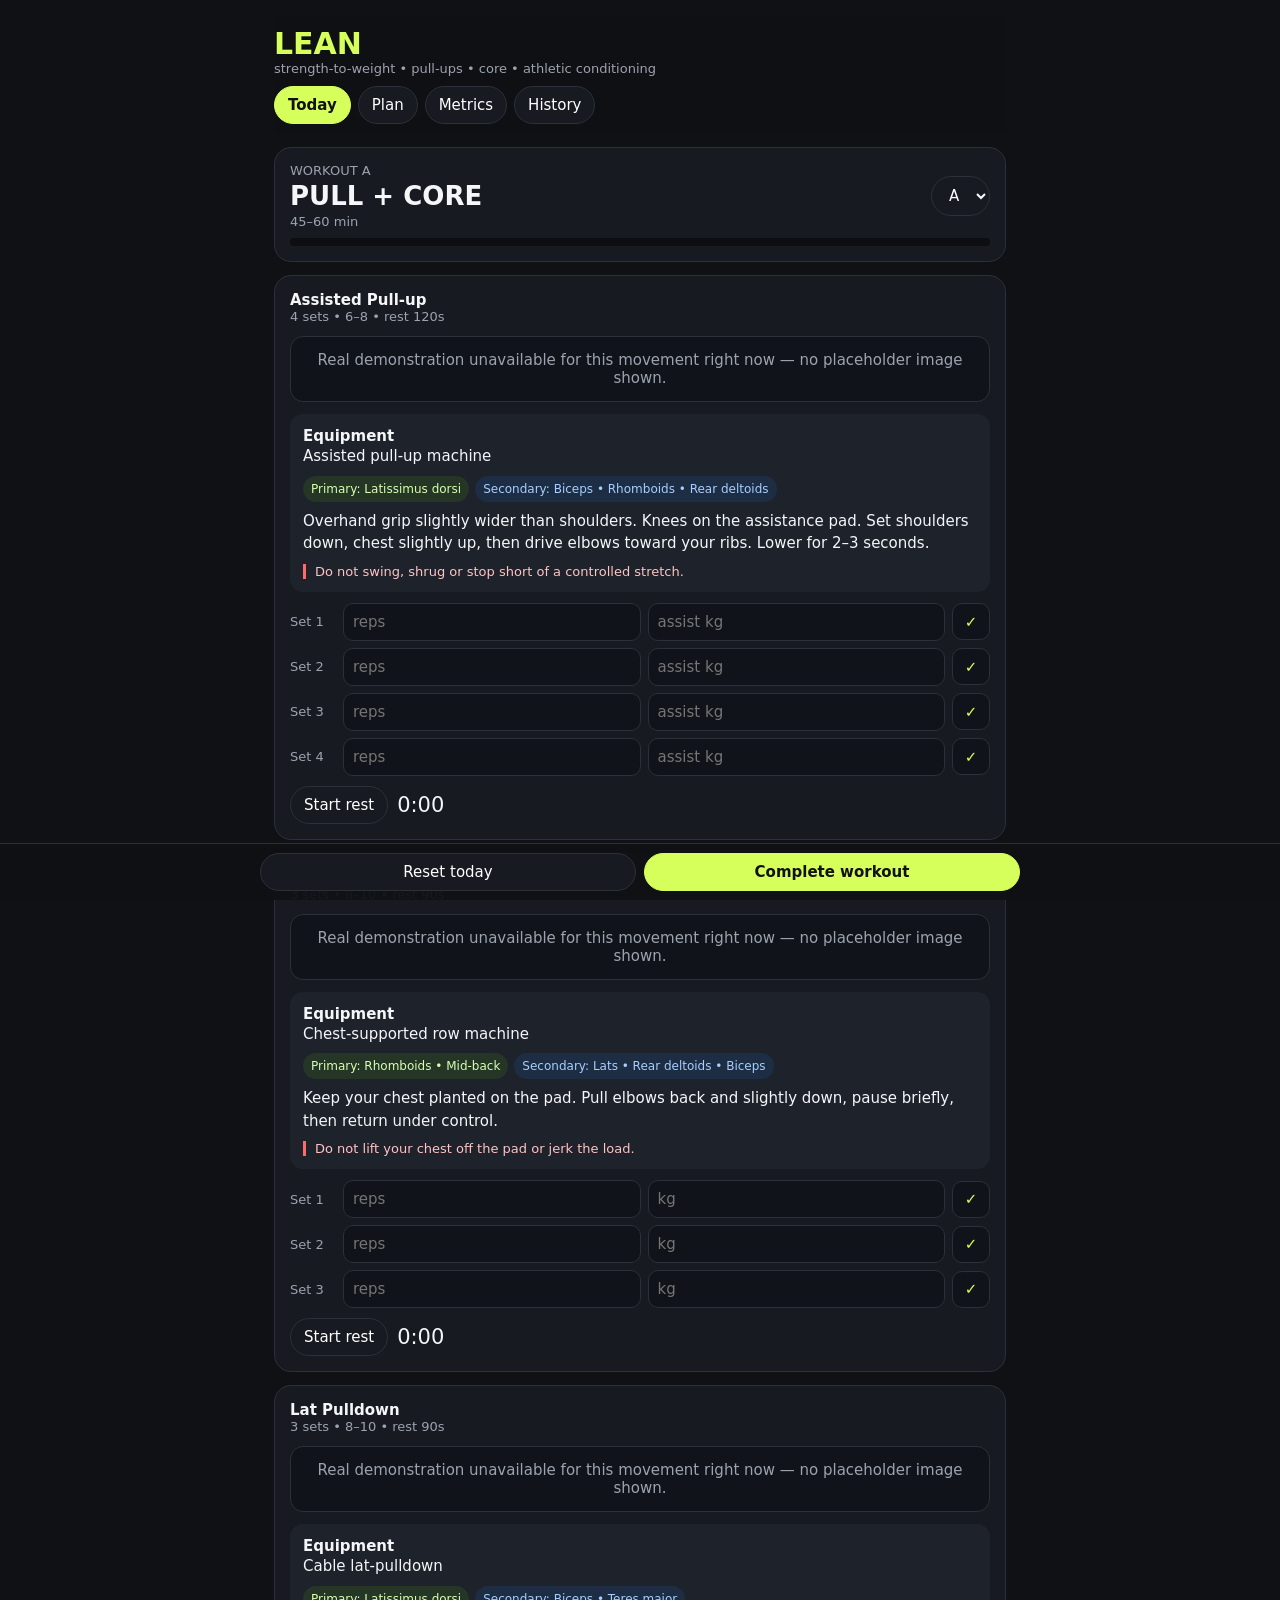
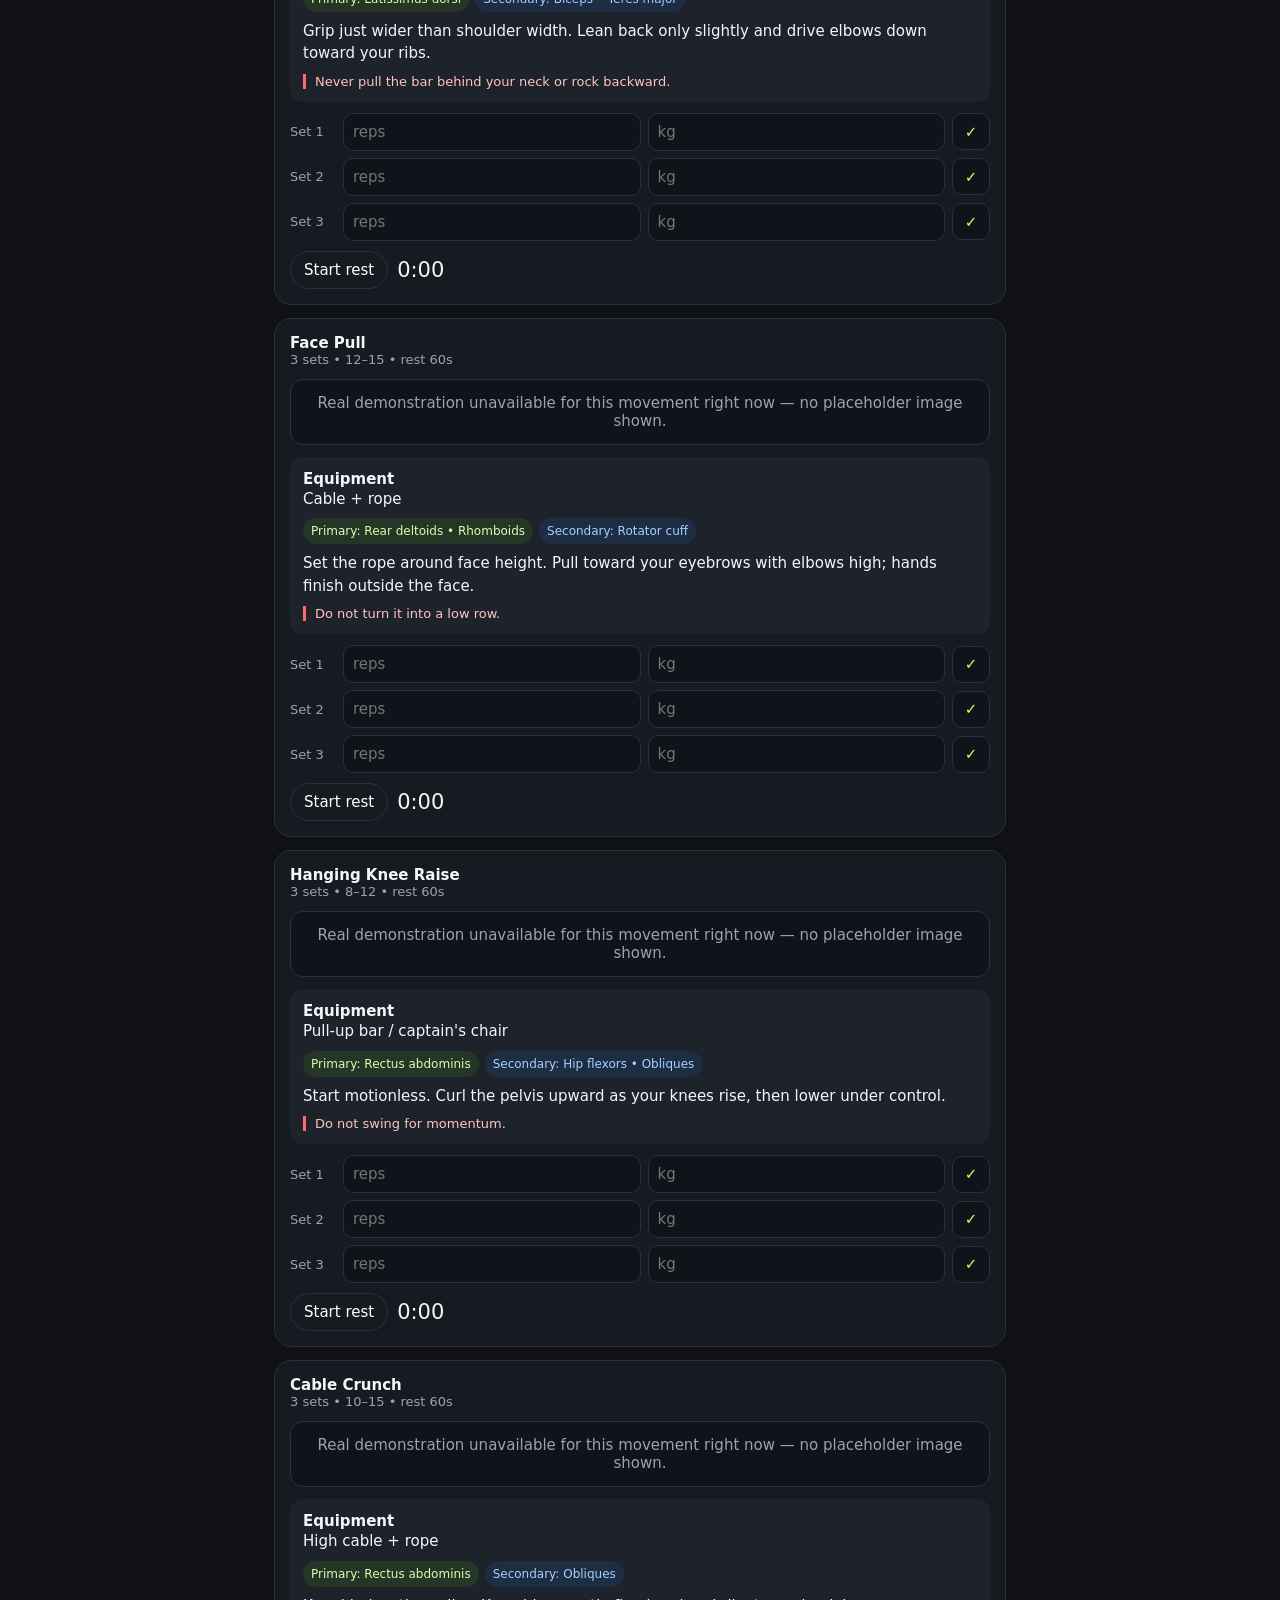
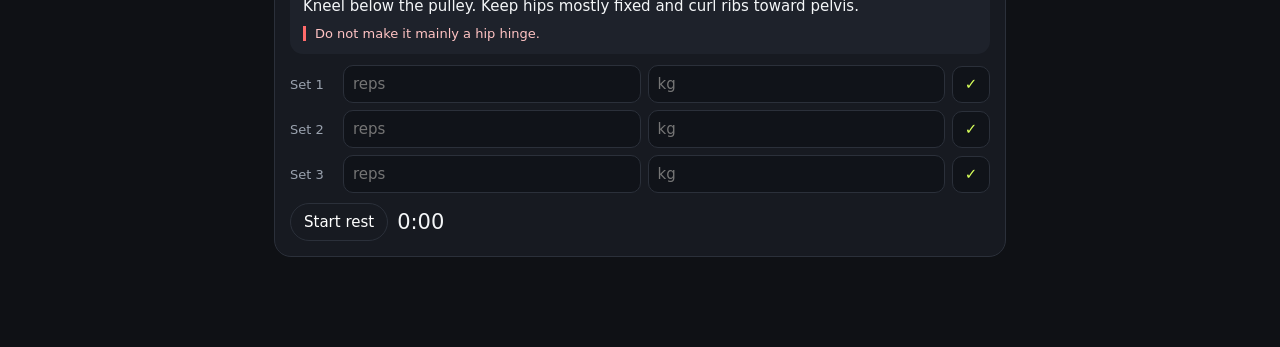
==== commit 242aed11: "Replace AI exercise library with open demo media" ====
--- a/index.html
+++ b/index.html
@@ -1 +1 @@
-<!doctype html><html lang="en"><head><meta charset="utf-8"><meta name="viewport" content="width=device-width,initial-scale=1,viewport-fit=cover"><meta name="theme-color" content="#0f1115"><title>LEAN Training</title><link rel="stylesheet" href="styles.css?v=7"></head><body><div class="w"><header><h1>LEAN</h1><div class="muted">strength-to-weight • pull-ups • core • athletic conditioning</div><nav><button class="tab on" data-s="today">Today</button><button class="tab" data-s="library">Exercise Library</button><button class="tab" data-s="plan">Plan</button><button class="tab" data-s="metrics">Metrics</button><button class="tab" data-s="history">History</button></nav></header><section id="today" class="screen on"></section><section id="library" class="screen"><div class="hero"><div class="muted">REALISTIC FORM LIBRARY</div><h2>18 exercise guides</h2><p class="cue">Each card shows realistic START → FINISH positions and the main muscle groups trained.</p></div><div id="libraryGrid" class="library-grid"></div></section><section id="plan" class="screen"><div class="hero"><div class="muted">12-week base</div><h2>Three gym days</h2><div class="cue">A — Pull + Core<br>B — Legs + Push<br>C — Full Body + Pull</div></div><div class="card"><b>Progression</b><p class="cue">When every set reaches the top of its prescribed range with clean form for two sessions, add a small amount of load. For assisted pull-ups, reduce assistance.</p></div></section><section id="metrics" class="screen"><div class="hero"><h2>Body + nutrition</h2><div class="metric"><label>Weight kg<input id="weight" type="number" step="0.1"></label><label>Waist cm<input id="waist" type="number" step="0.1"></label><label>Calories<input id="calories" type="number"></label><label>Protein g<input id="protein" type="number"></label></div><button id="saveMetric" class="btn primary" style="margin-top:11px">Save today</button></div></section><section id="history" class="screen"><div class="hero"><h2>Training history</h2><div id="hist" class="muted">No completed sessions yet.</div></div></section></div><div class="foot"><div class="footin"><button id="reset" class="btn">Reset today</button><button id="complete" class="btn primary">Complete workout</button></div></div><script src="app.js?v=7"></script><script src="library.js?v=7"></script></body></html>+<!doctype html><html lang="en"><head><meta charset="utf-8"><meta name="viewport" content="width=device-width,initial-scale=1,viewport-fit=cover"><meta name="theme-color" content="#0f1115"><title>LEAN Training</title><link rel="stylesheet" href="styles.css?v=8"></head><body><div class="w"><header><h1>LEAN</h1><div class="muted">strength-to-weight • pull-ups • core • athletic conditioning</div><nav><button class="tab on" data-s="today">Today</button><button class="tab" data-s="plan">Plan</button><button class="tab" data-s="metrics">Metrics</button><button class="tab" data-s="history">History</button></nav></header><section id="today" class="screen on"></section><section id="plan" class="screen"><div class="hero"><div class="muted">12-week base</div><h2>Three gym days</h2><div class="cue">A — Pull + Core<br>B — Legs + Push<br>C — Full Body + Pull</div></div><div class="card"><b>Progression</b><p class="cue">When every set reaches the top of its prescribed range with clean form for two sessions, add a small amount of load. For assisted pull-ups, reduce assistance.</p></div><div class="card"><b>Exercise demonstrations</b><p class="cue">Workout cards now use real looping exercise demonstrations from the open Free Exercise DB with Videos rather than AI-generated artwork.</p></div></section><section id="metrics" class="screen"><div class="hero"><h2>Body + nutrition</h2><div class="metric"><label>Weight kg<input id="weight" type="number" step="0.1"></label><label>Waist cm<input id="waist" type="number" step="0.1"></label><label>Calories<input id="calories" type="number"></label><label>Protein g<input id="protein" type="number"></label></div><button id="saveMetric" class="btn primary" style="margin-top:11px">Save today</button></div></section><section id="history" class="screen"><div class="hero"><h2>Training history</h2><div id="hist" class="muted">No completed sessions yet.</div></div></section></div><div class="foot"><div class="footin"><button id="reset" class="btn">Reset today</button><button id="complete" class="btn primary">Complete workout</button></div></div><script src="app.js?v=8"></script><script src="media.js?v=8"></script></body></html>
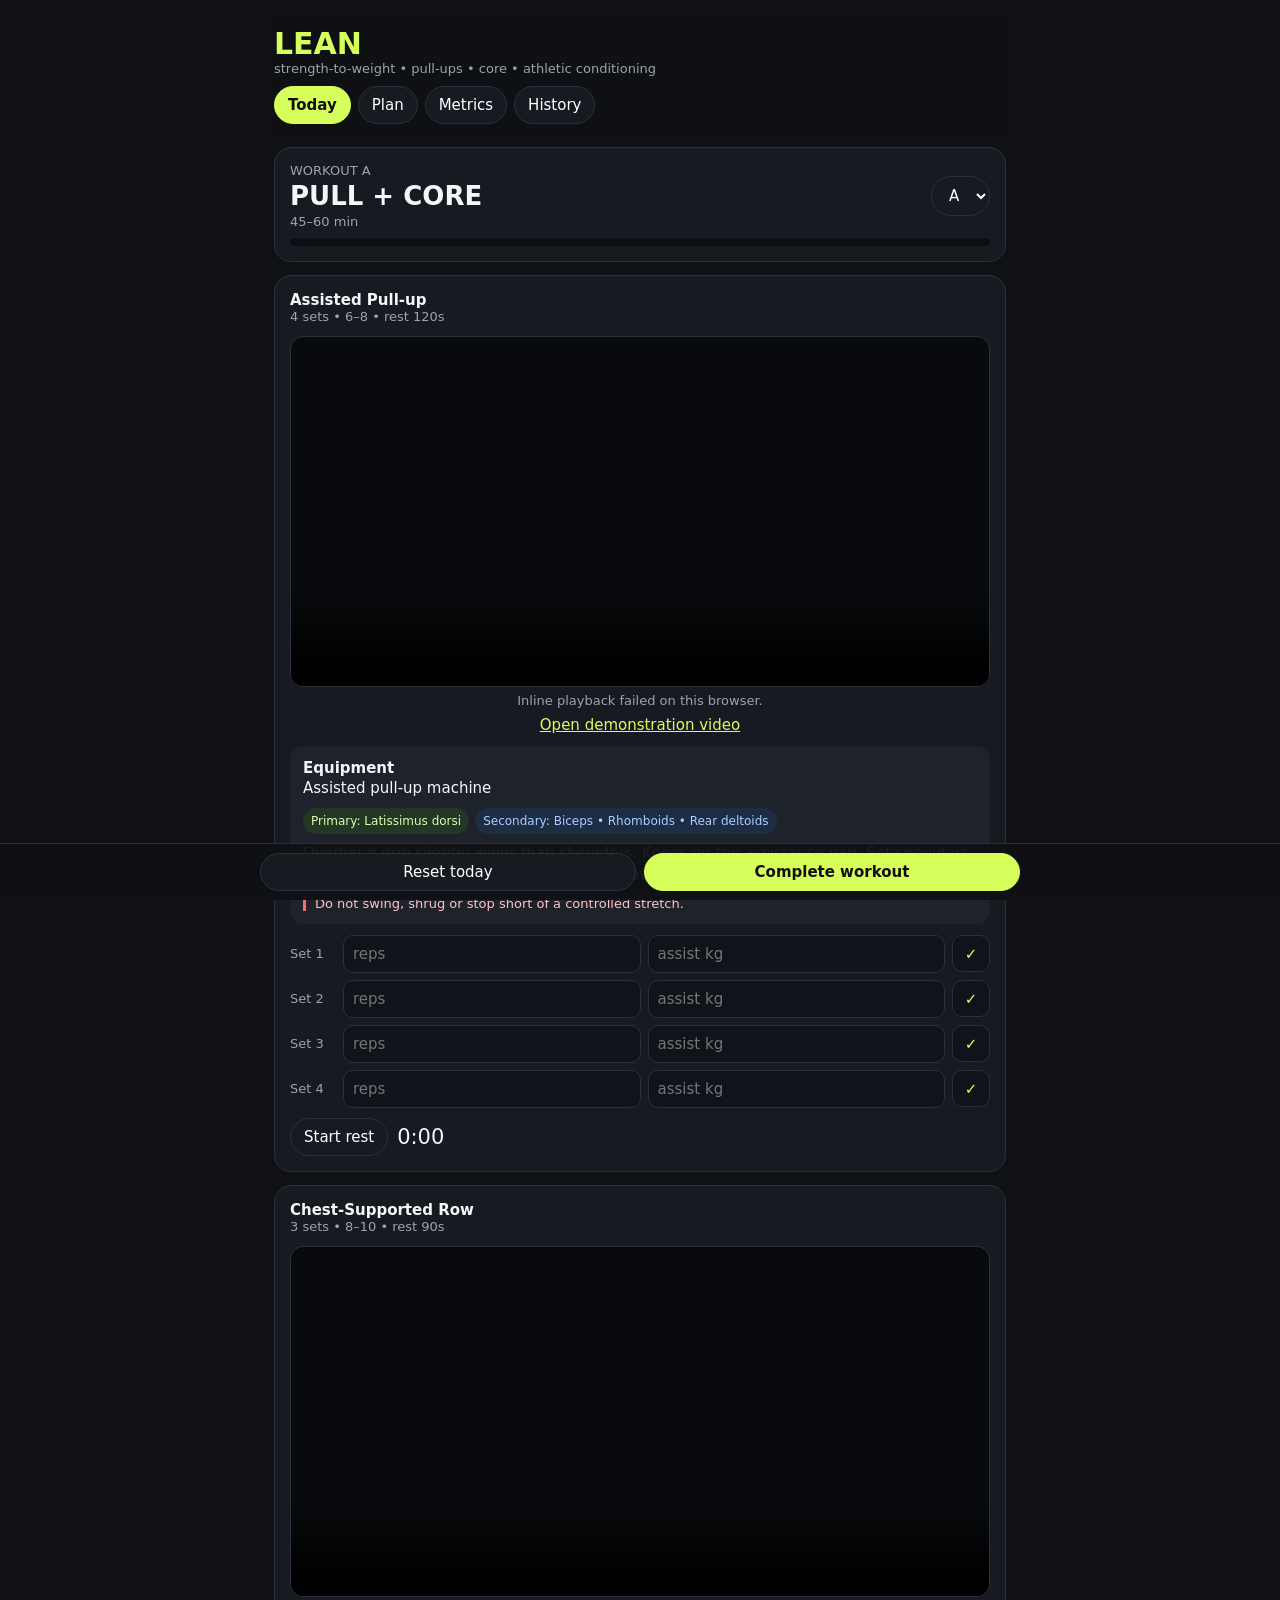
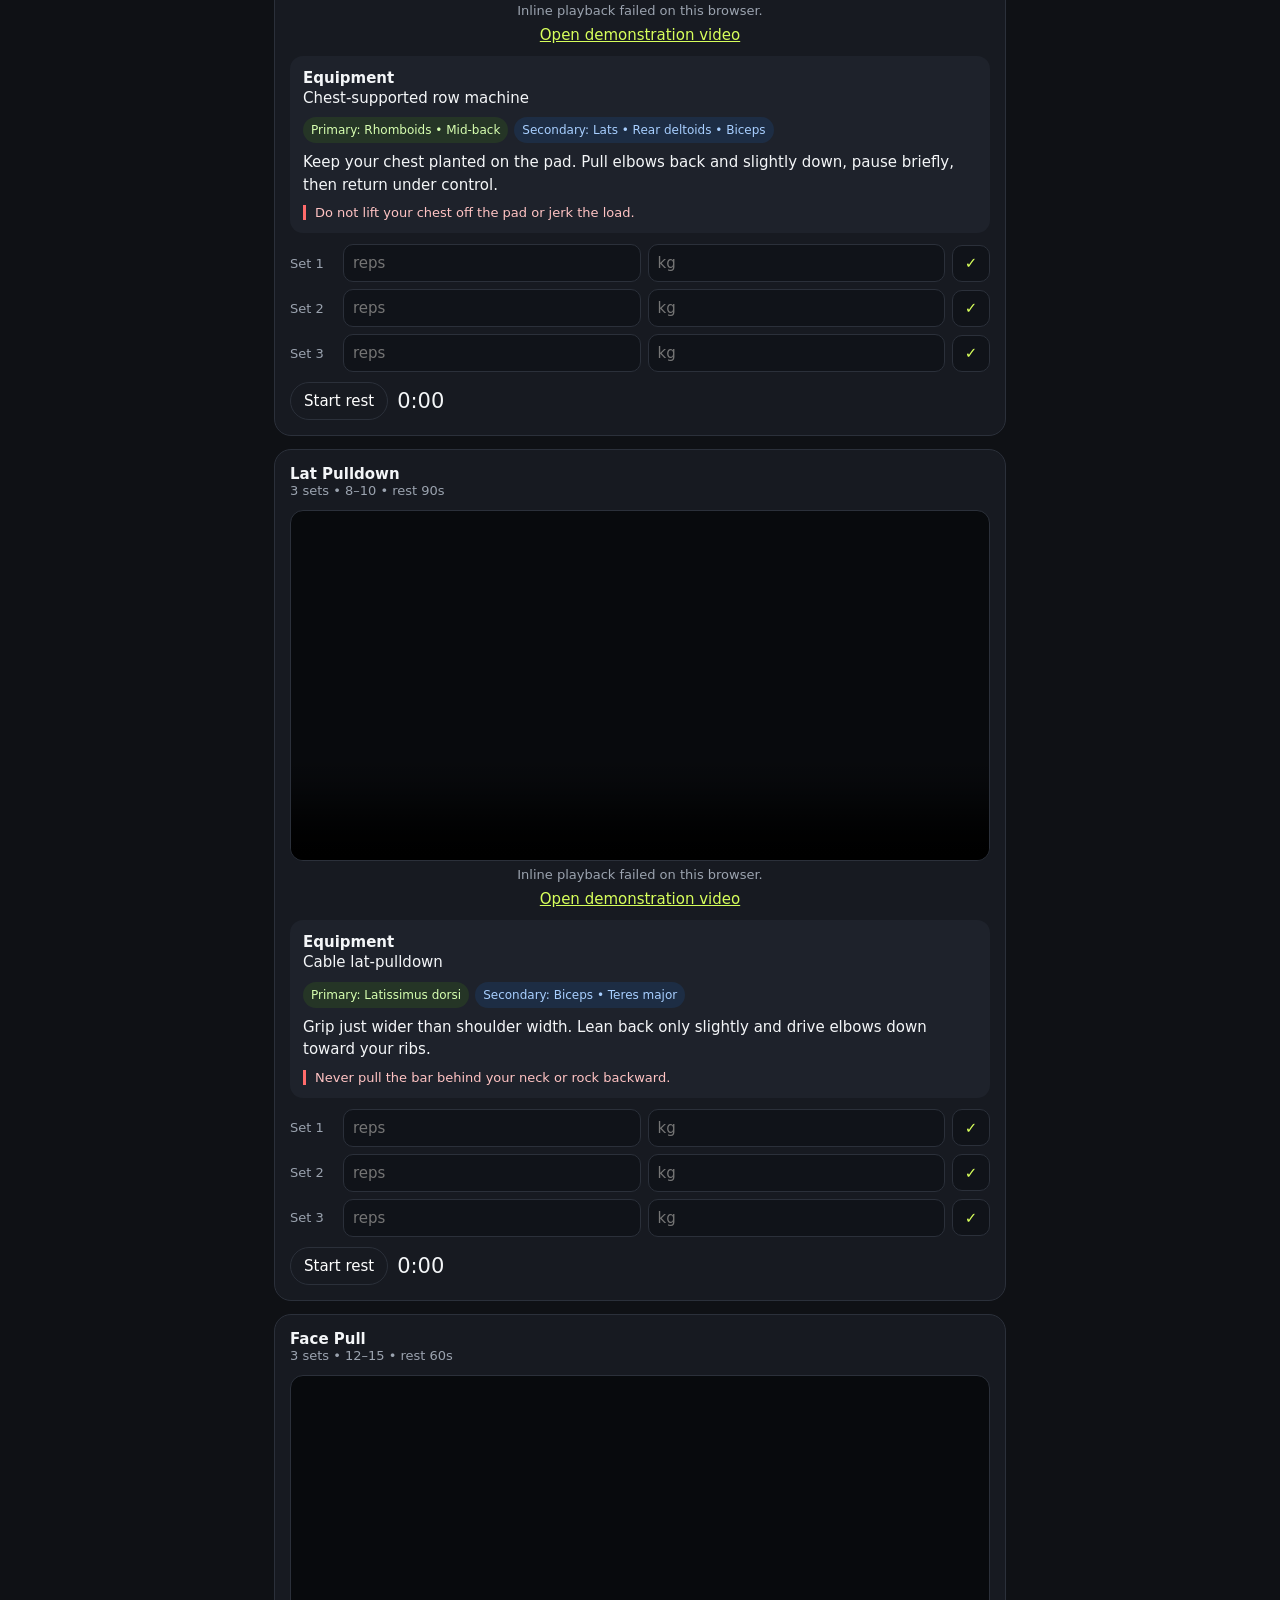
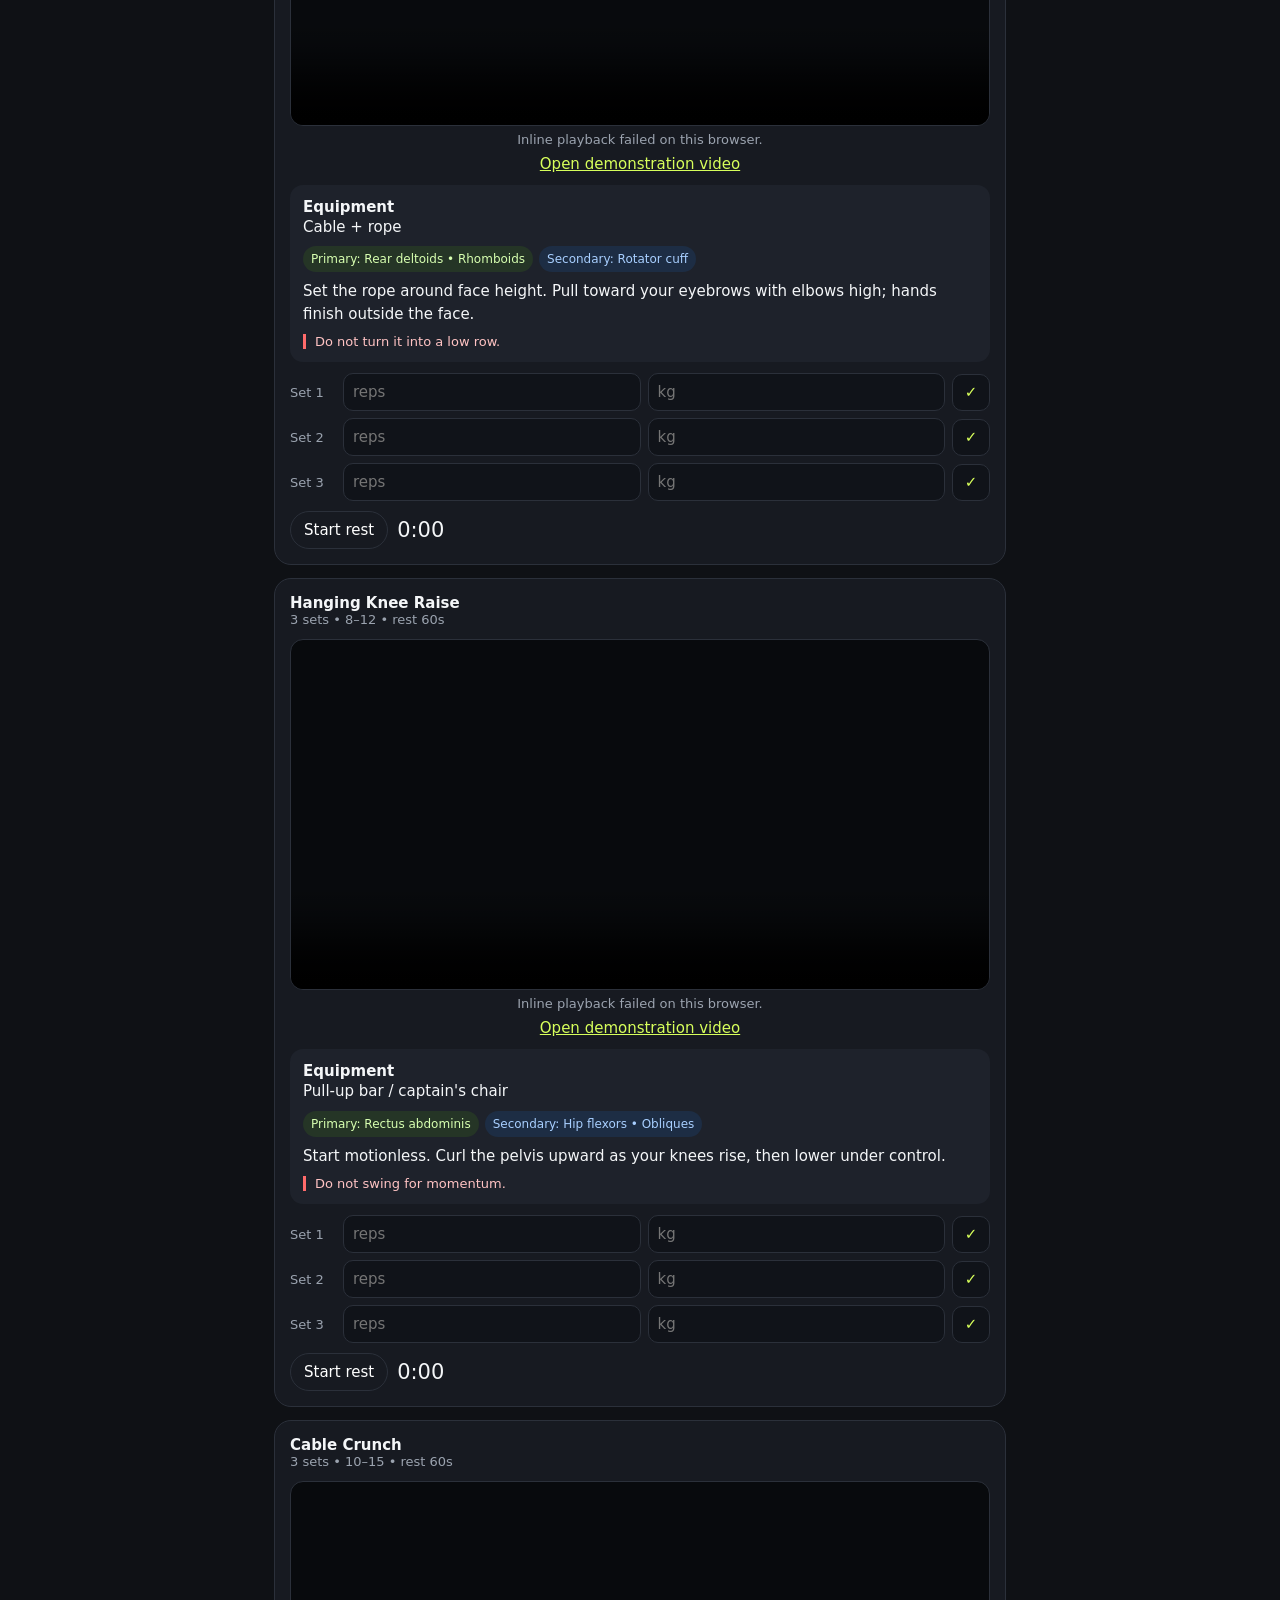
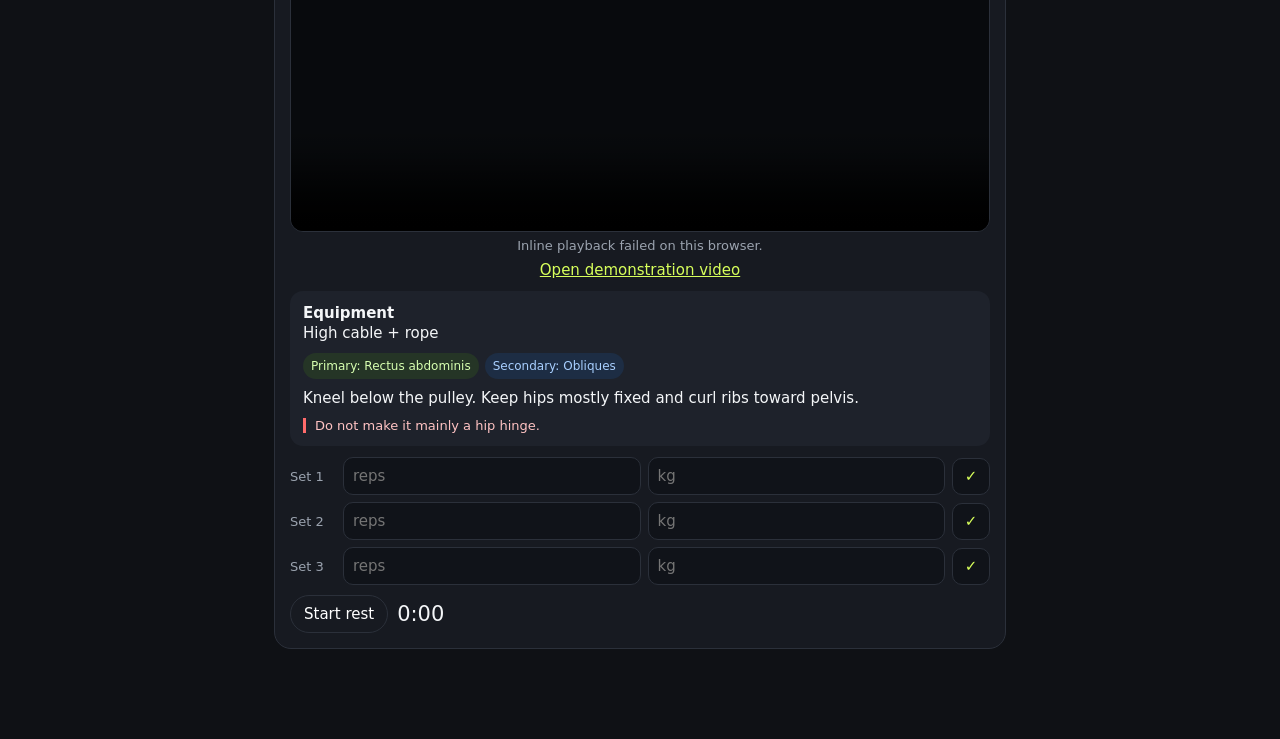
==== commit 724a77f4: "Force direct exercise media version" ====
--- a/index.html
+++ b/index.html
@@ -1 +1 @@
-<!doctype html><html lang="en"><head><meta charset="utf-8"><meta name="viewport" content="width=device-width,initial-scale=1,viewport-fit=cover"><meta name="theme-color" content="#0f1115"><title>LEAN Training</title><link rel="stylesheet" href="styles.css?v=8"></head><body><div class="w"><header><h1>LEAN</h1><div class="muted">strength-to-weight • pull-ups • core • athletic conditioning</div><nav><button class="tab on" data-s="today">Today</button><button class="tab" data-s="plan">Plan</button><button class="tab" data-s="metrics">Metrics</button><button class="tab" data-s="history">History</button></nav></header><section id="today" class="screen on"></section><section id="plan" class="screen"><div class="hero"><div class="muted">12-week base</div><h2>Three gym days</h2><div class="cue">A — Pull + Core<br>B — Legs + Push<br>C — Full Body + Pull</div></div><div class="card"><b>Progression</b><p class="cue">When every set reaches the top of its prescribed range with clean form for two sessions, add a small amount of load. For assisted pull-ups, reduce assistance.</p></div><div class="card"><b>Exercise demonstrations</b><p class="cue">Workout cards now use real looping exercise demonstrations from the open Free Exercise DB with Videos rather than AI-generated artwork.</p></div></section><section id="metrics" class="screen"><div class="hero"><h2>Body + nutrition</h2><div class="metric"><label>Weight kg<input id="weight" type="number" step="0.1"></label><label>Waist cm<input id="waist" type="number" step="0.1"></label><label>Calories<input id="calories" type="number"></label><label>Protein g<input id="protein" type="number"></label></div><button id="saveMetric" class="btn primary" style="margin-top:11px">Save today</button></div></section><section id="history" class="screen"><div class="hero"><h2>Training history</h2><div id="hist" class="muted">No completed sessions yet.</div></div></section></div><div class="foot"><div class="footin"><button id="reset" class="btn">Reset today</button><button id="complete" class="btn primary">Complete workout</button></div></div><script src="app.js?v=8"></script><script src="media.js?v=8"></script></body></html>+<!doctype html><html lang="en"><head><meta charset="utf-8"><meta name="viewport" content="width=device-width,initial-scale=1,viewport-fit=cover"><meta name="theme-color" content="#0f1115"><title>LEAN Training</title><link rel="stylesheet" href="styles.css?v=9"></head><body><div class="w"><header><h1>LEAN</h1><div class="muted">strength-to-weight • pull-ups • core • athletic conditioning</div><nav><button class="tab on" data-s="today">Today</button><button class="tab" data-s="plan">Plan</button><button class="tab" data-s="metrics">Metrics</button><button class="tab" data-s="history">History</button></nav></header><section id="today" class="screen on"></section><section id="plan" class="screen"><div class="hero"><div class="muted">12-week base</div><h2>Three gym days</h2><div class="cue">A — Pull + Core<br>B — Legs + Push<br>C — Full Body + Pull</div></div><div class="card"><b>Progression</b><p class="cue">When every set reaches the top of its prescribed range with clean form for two sessions, add a small amount of load. For assisted pull-ups, reduce assistance.</p></div><div class="card"><b>Exercise demonstrations</b><p class="cue">Workout cards use real looping exercise demonstrations from the open Free Exercise DB with Videos. v9 bypasses the hosted API and loads the media directly from the public CDN.</p></div></section><section id="metrics" class="screen"><div class="hero"><h2>Body + nutrition</h2><div class="metric"><label>Weight kg<input id="weight" type="number" step="0.1"></label><label>Waist cm<input id="waist" type="number" step="0.1"></label><label>Calories<input id="calories" type="number"></label><label>Protein g<input id="protein" type="number"></label></div><button id="saveMetric" class="btn primary" style="margin-top:11px">Save today</button></div></section><section id="history" class="screen"><div class="hero"><h2>Training history</h2><div id="hist" class="muted">No completed sessions yet.</div></div></section></div><div class="foot"><div class="footin"><button id="reset" class="btn">Reset today</button><button id="complete" class="btn primary">Complete workout</button></div></div><script src="app.js?v=9"></script><script src="media.js?v=9"></script></body></html>
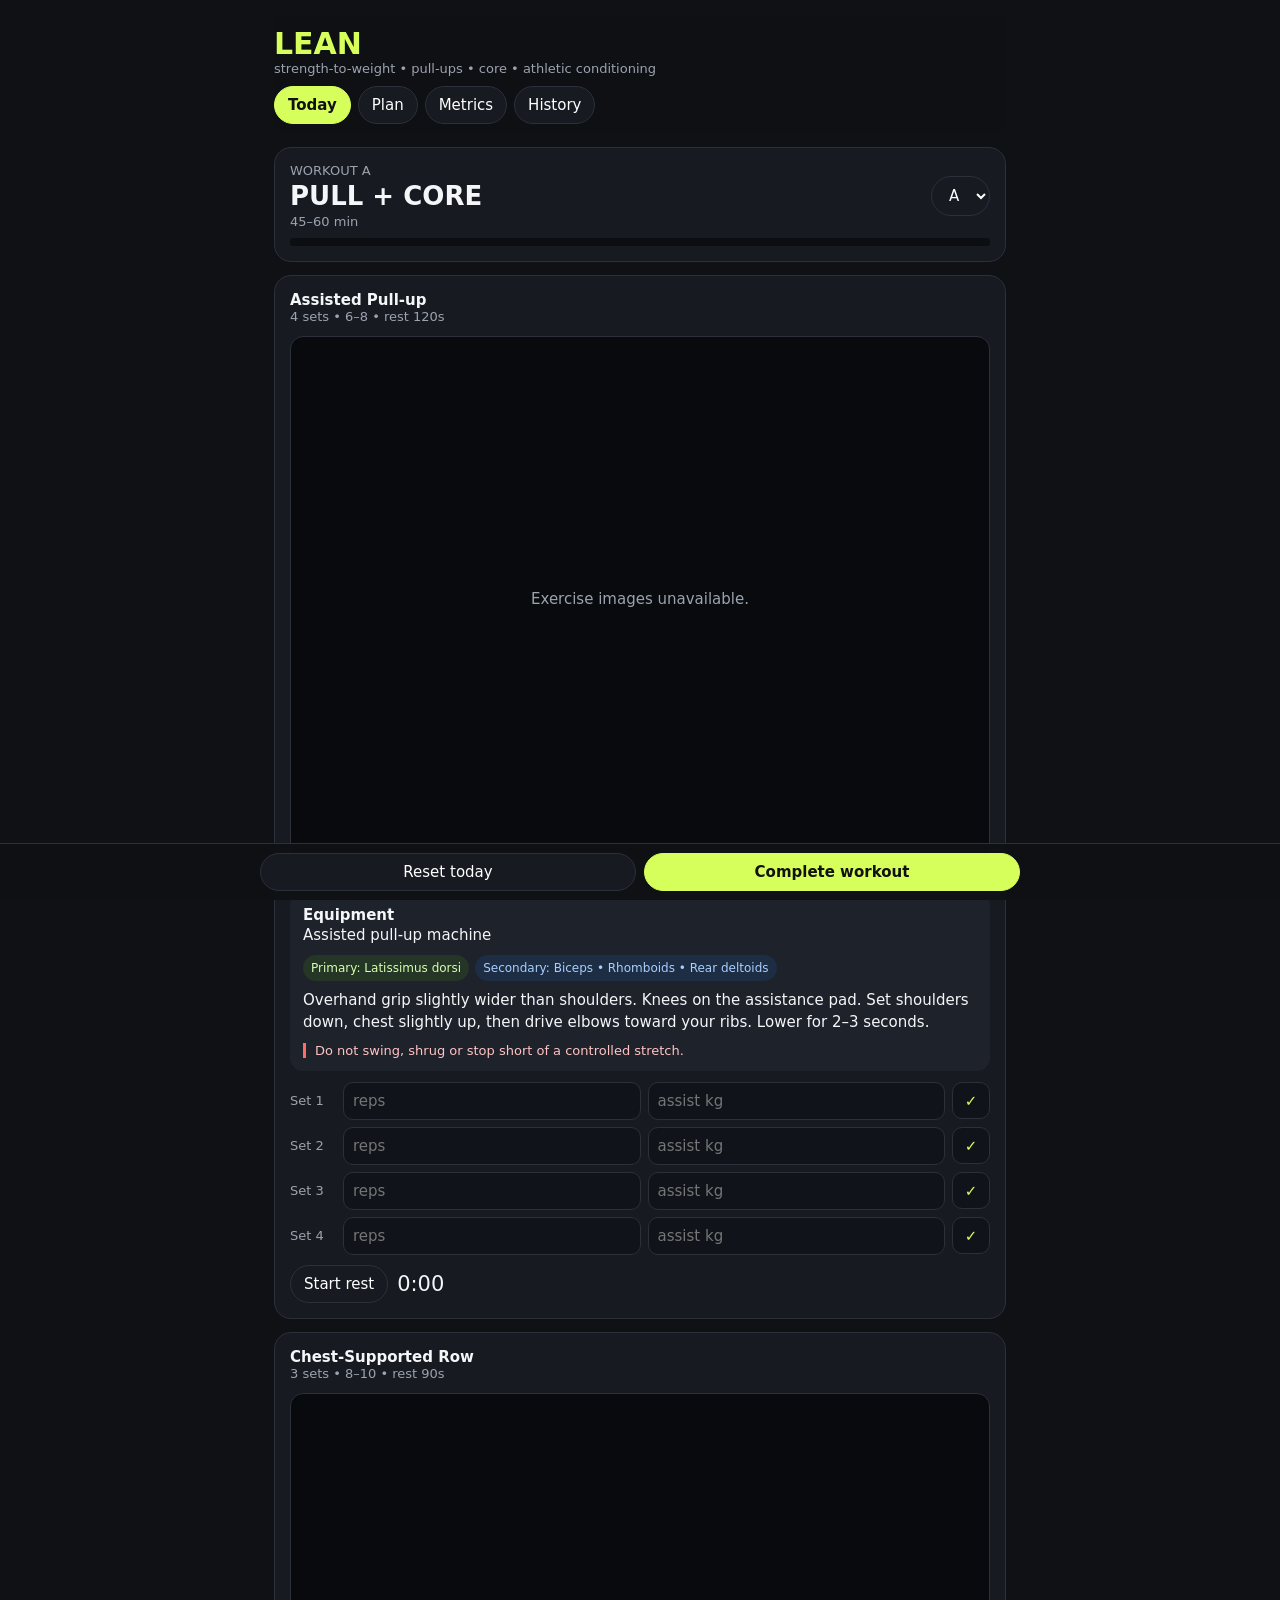
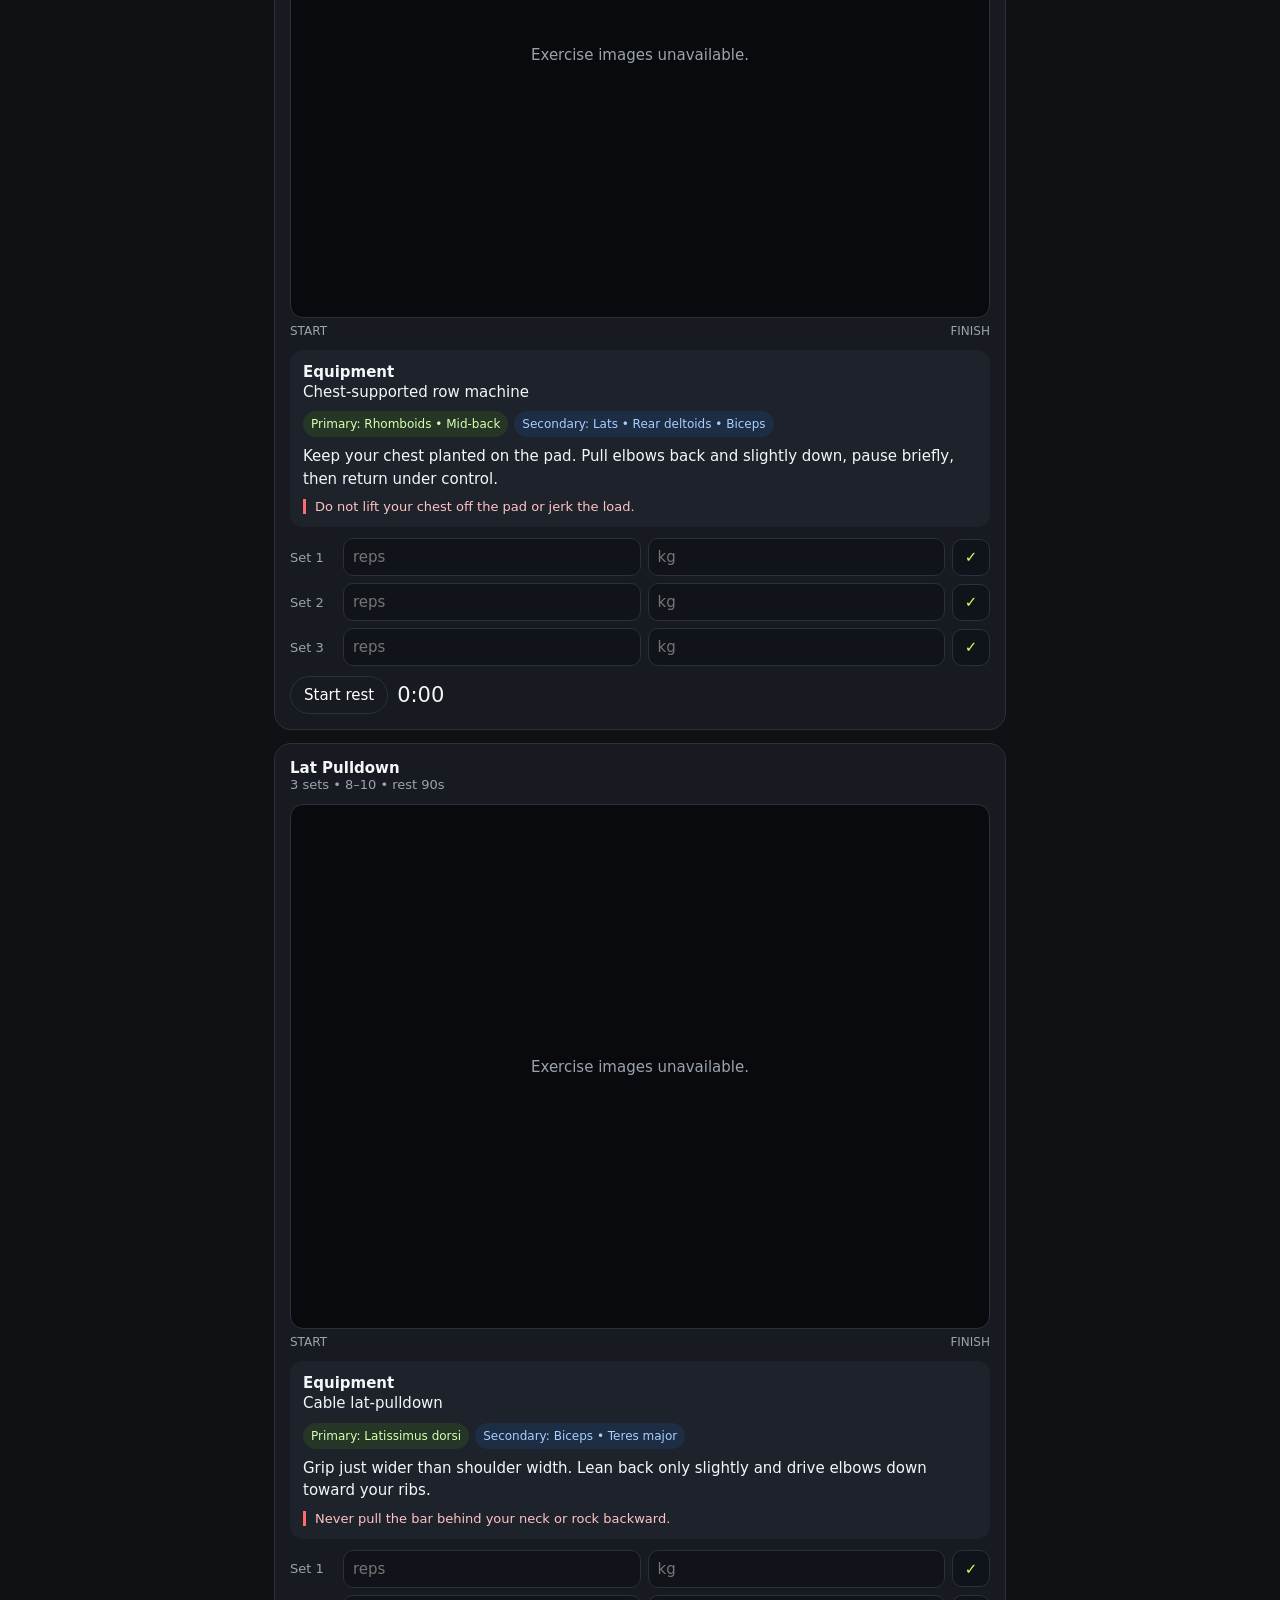
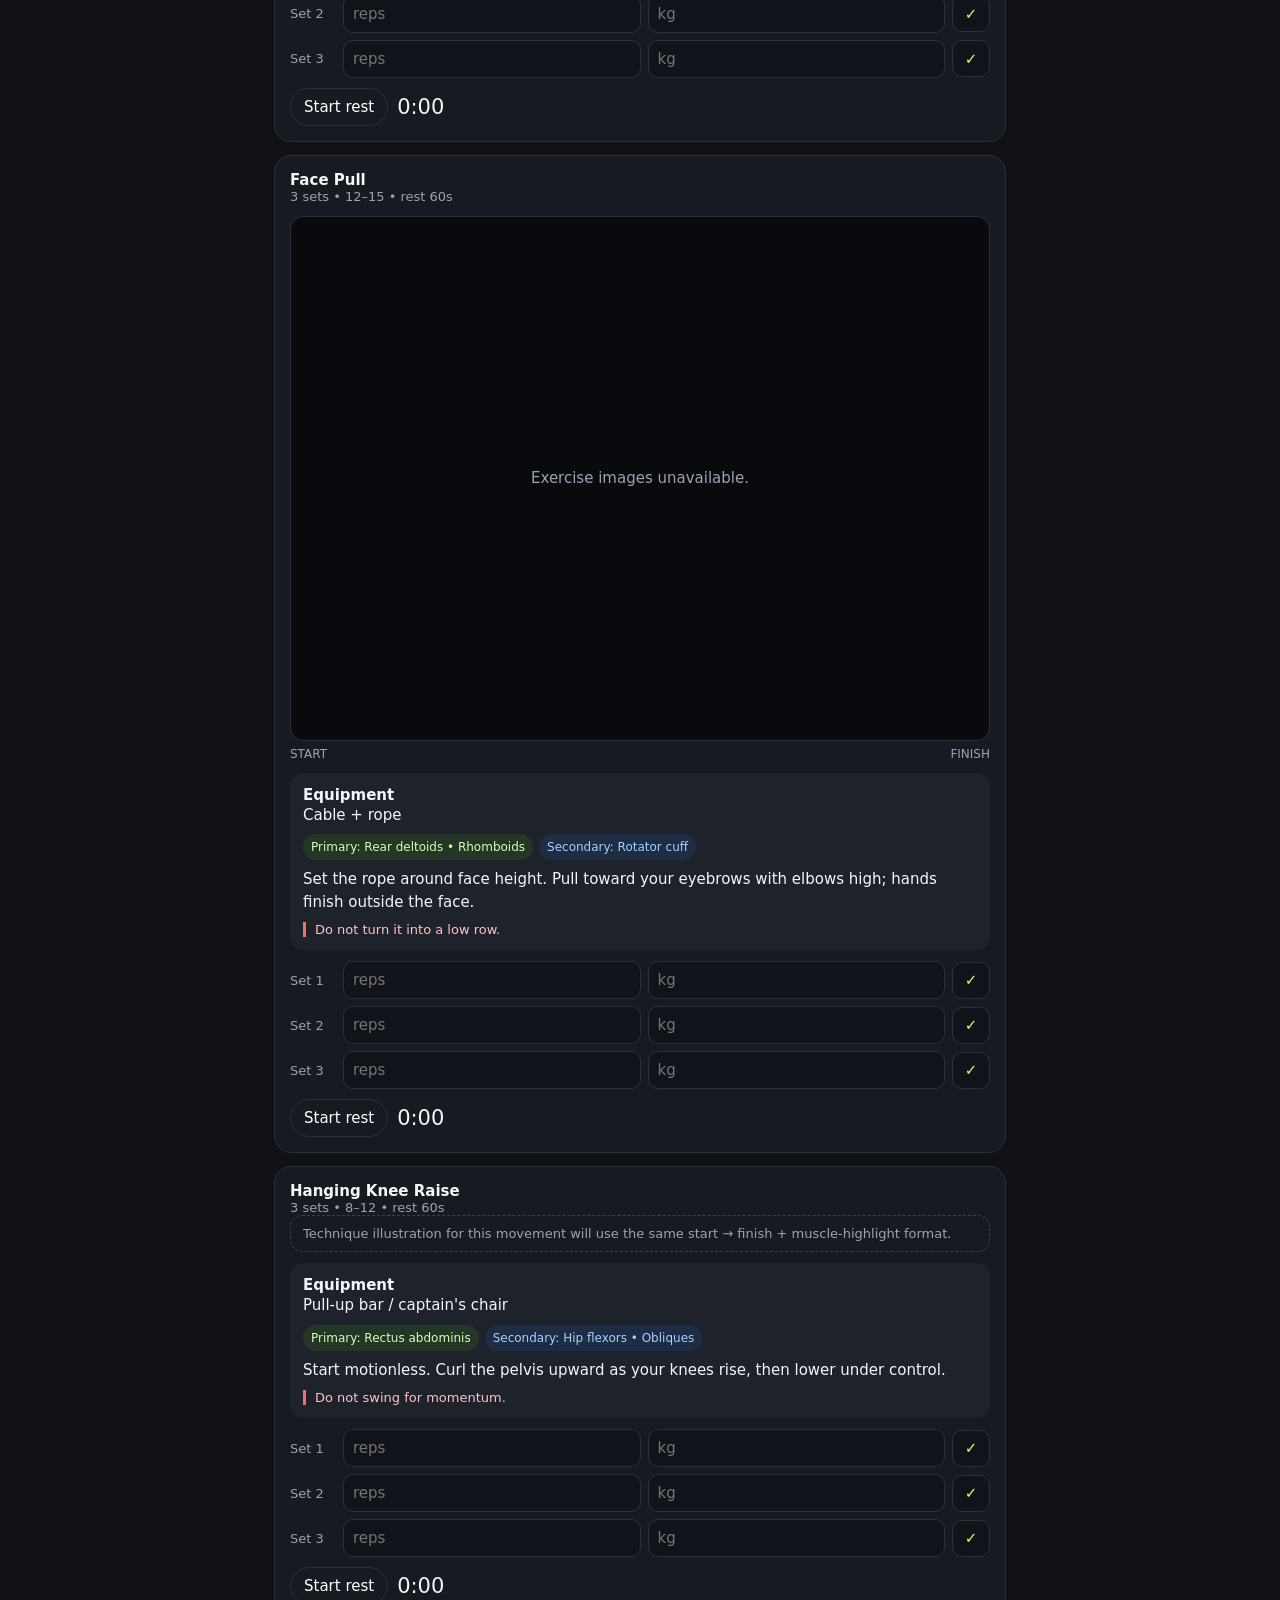
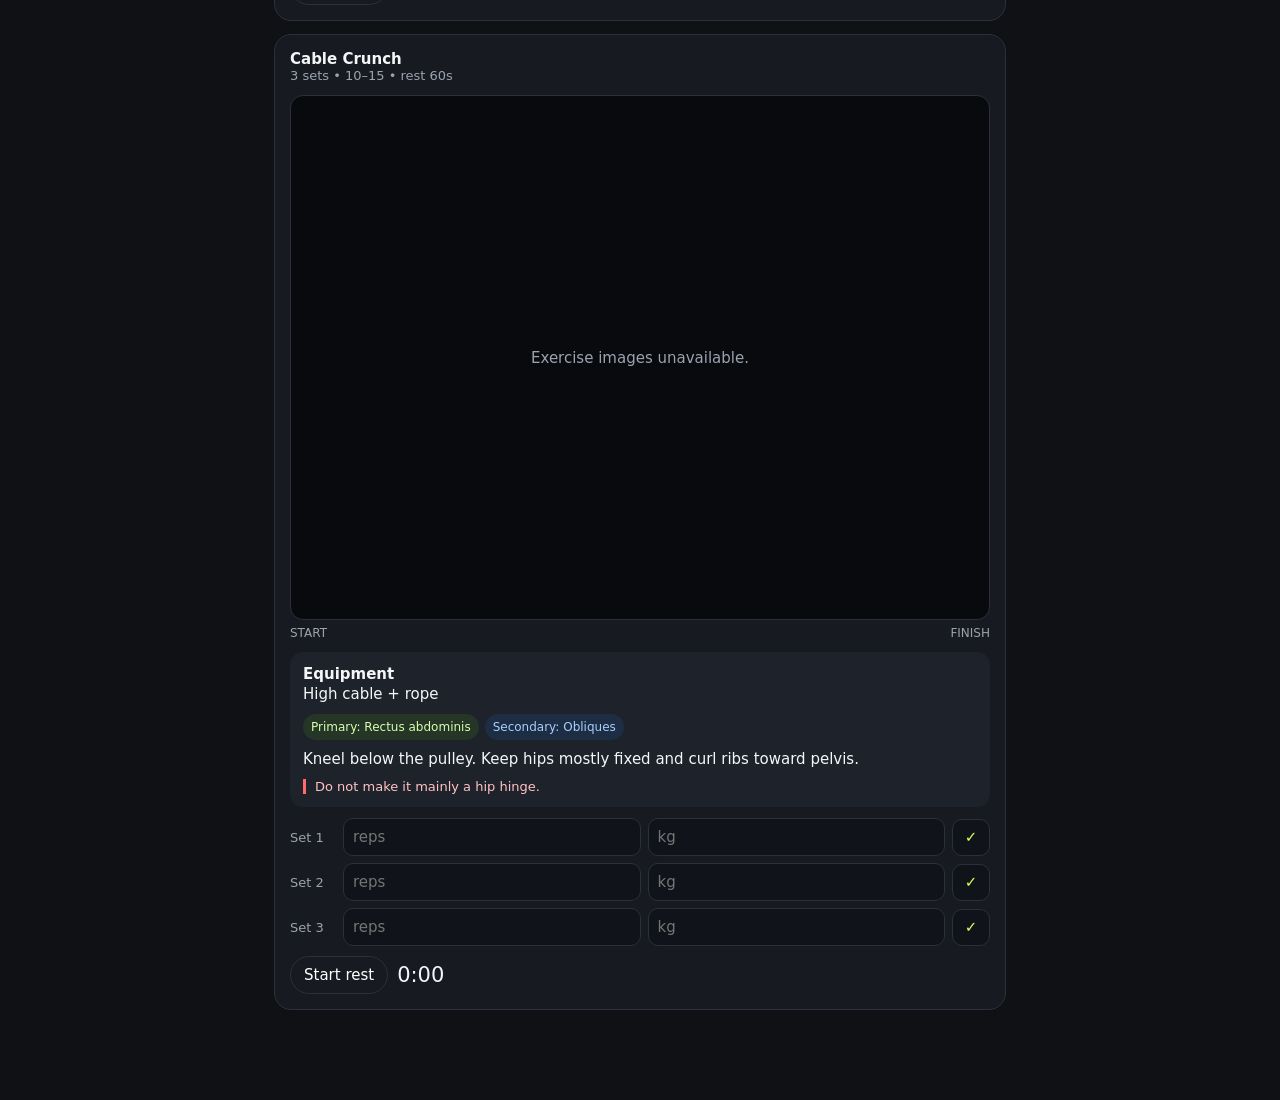
==== commit 04dfc848: "Bump Safari-safe exercise media version" ====
--- a/index.html
+++ b/index.html
@@ -1 +1 @@
-<!doctype html><html lang="en"><head><meta charset="utf-8"><meta name="viewport" content="width=device-width,initial-scale=1,viewport-fit=cover"><meta name="theme-color" content="#0f1115"><title>LEAN Training</title><link rel="stylesheet" href="styles.css?v=9"></head><body><div class="w"><header><h1>LEAN</h1><div class="muted">strength-to-weight • pull-ups • core • athletic conditioning</div><nav><button class="tab on" data-s="today">Today</button><button class="tab" data-s="plan">Plan</button><button class="tab" data-s="metrics">Metrics</button><button class="tab" data-s="history">History</button></nav></header><section id="today" class="screen on"></section><section id="plan" class="screen"><div class="hero"><div class="muted">12-week base</div><h2>Three gym days</h2><div class="cue">A — Pull + Core<br>B — Legs + Push<br>C — Full Body + Pull</div></div><div class="card"><b>Progression</b><p class="cue">When every set reaches the top of its prescribed range with clean form for two sessions, add a small amount of load. For assisted pull-ups, reduce assistance.</p></div><div class="card"><b>Exercise demonstrations</b><p class="cue">Workout cards use real looping exercise demonstrations from the open Free Exercise DB with Videos. v9 bypasses the hosted API and loads the media directly from the public CDN.</p></div></section><section id="metrics" class="screen"><div class="hero"><h2>Body + nutrition</h2><div class="metric"><label>Weight kg<input id="weight" type="number" step="0.1"></label><label>Waist cm<input id="waist" type="number" step="0.1"></label><label>Calories<input id="calories" type="number"></label><label>Protein g<input id="protein" type="number"></label></div><button id="saveMetric" class="btn primary" style="margin-top:11px">Save today</button></div></section><section id="history" class="screen"><div class="hero"><h2>Training history</h2><div id="hist" class="muted">No completed sessions yet.</div></div></section></div><div class="foot"><div class="footin"><button id="reset" class="btn">Reset today</button><button id="complete" class="btn primary">Complete workout</button></div></div><script src="app.js?v=9"></script><script src="media.js?v=9"></script></body></html>+<!doctype html><html lang="en"><head><meta charset="utf-8"><meta name="viewport" content="width=device-width,initial-scale=1,viewport-fit=cover"><meta name="theme-color" content="#0f1115"><title>LEAN Training</title><link rel="stylesheet" href="styles.css?v=10"></head><body><div class="w"><header><h1>LEAN</h1><div class="muted">strength-to-weight • pull-ups • core • athletic conditioning</div><nav><button class="tab on" data-s="today">Today</button><button class="tab" data-s="plan">Plan</button><button class="tab" data-s="metrics">Metrics</button><button class="tab" data-s="history">History</button></nav></header><section id="today" class="screen on"></section><section id="plan" class="screen"><div class="hero"><div class="muted">12-week base</div><h2>Three gym days</h2><div class="cue">A — Pull + Core<br>B — Legs + Push<br>C — Full Body + Pull</div></div><div class="card"><b>Progression</b><p class="cue">When every set reaches the top of its prescribed range with clean form for two sessions, add a small amount of load. For assisted pull-ups, reduce assistance.</p></div><div class="card"><b>Exercise demonstrations</b><p class="cue">v10 uses public-domain start/finish exercise images hosted directly on GitHub and cross-fades them like a slow GIF. No external video CDN or autoplay dependency.</p></div></section><section id="metrics" class="screen"><div class="hero"><h2>Body + nutrition</h2><div class="metric"><label>Weight kg<input id="weight" type="number" step="0.1"></label><label>Waist cm<input id="waist" type="number" step="0.1"></label><label>Calories<input id="calories" type="number"></label><label>Protein g<input id="protein" type="number"></label></div><button id="saveMetric" class="btn primary" style="margin-top:11px">Save today</button></div></section><section id="history" class="screen"><div class="hero"><h2>Training history</h2><div id="hist" class="muted">No completed sessions yet.</div></div></section></div><div class="foot"><div class="footin"><button id="reset" class="btn">Reset today</button><button id="complete" class="btn primary">Complete workout</button></div></div><script src="app.js?v=10"></script><script src="media.js?v=10"></script></body></html>
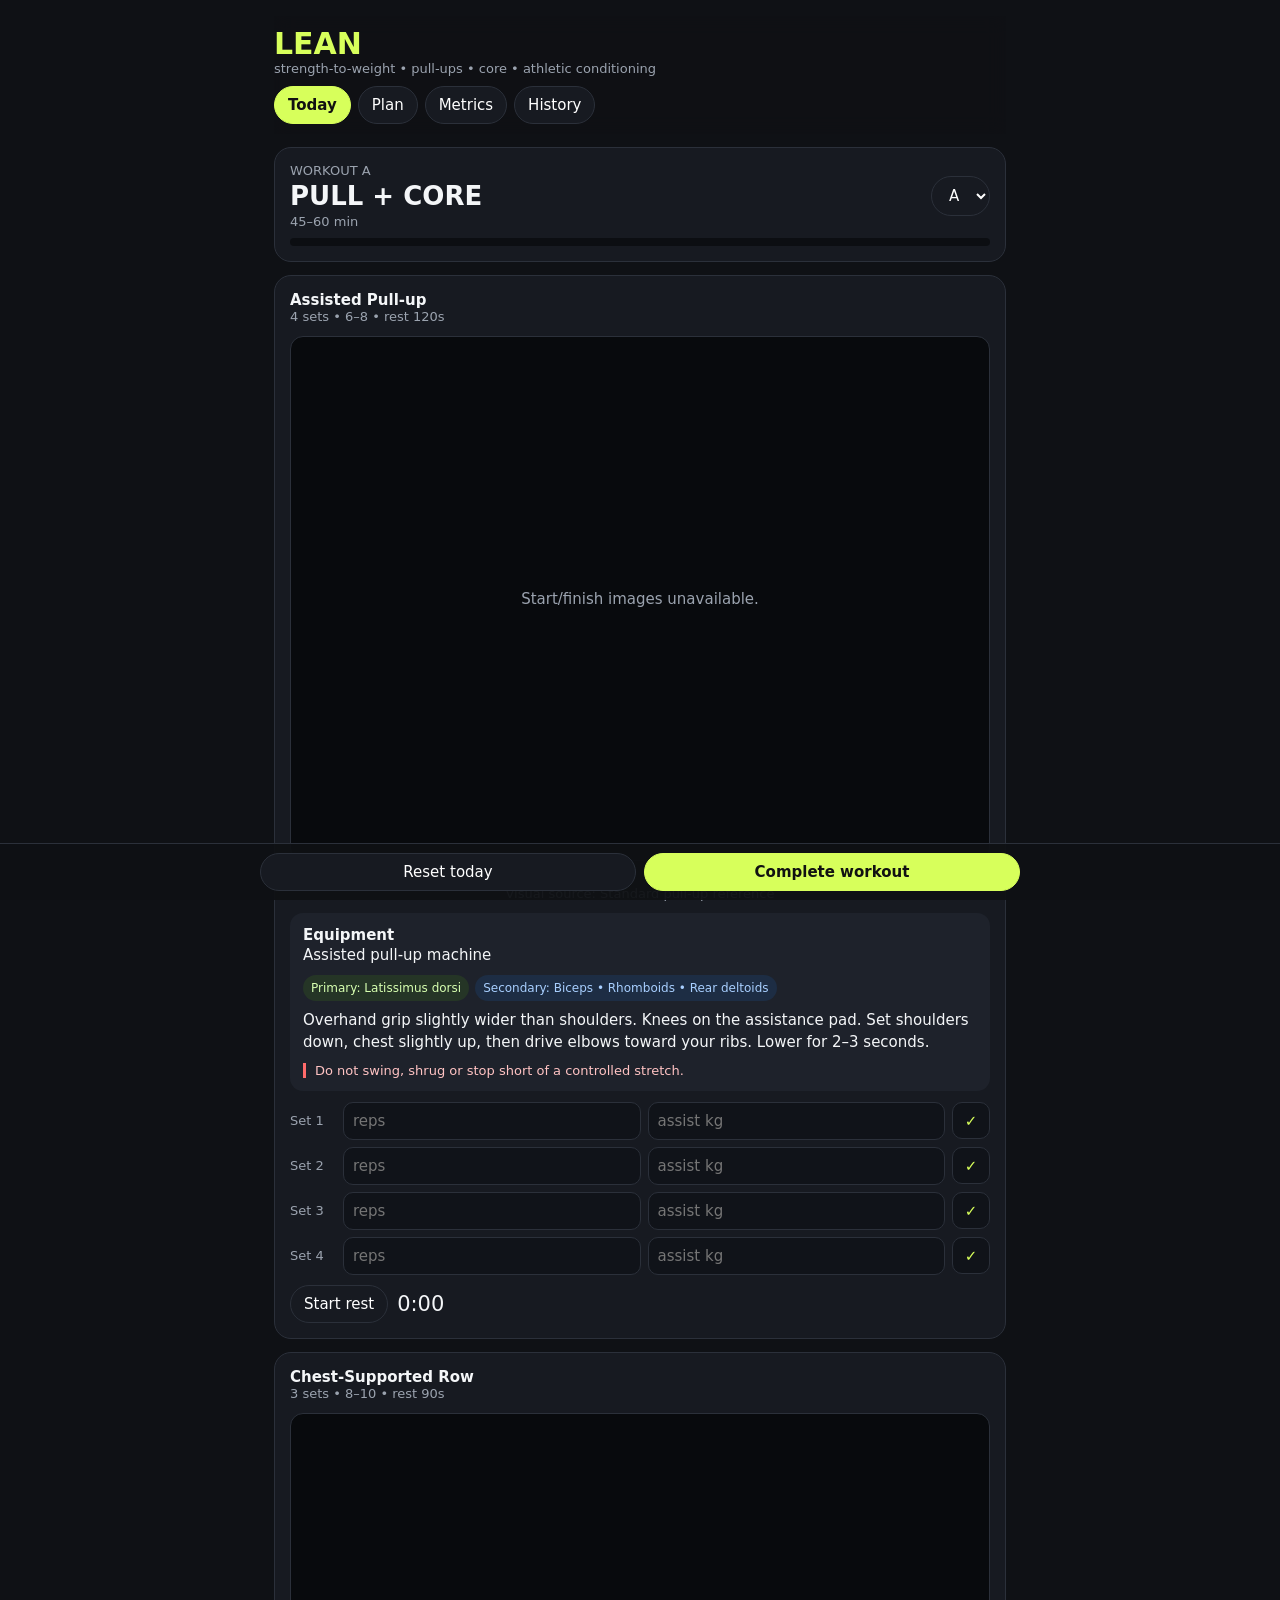
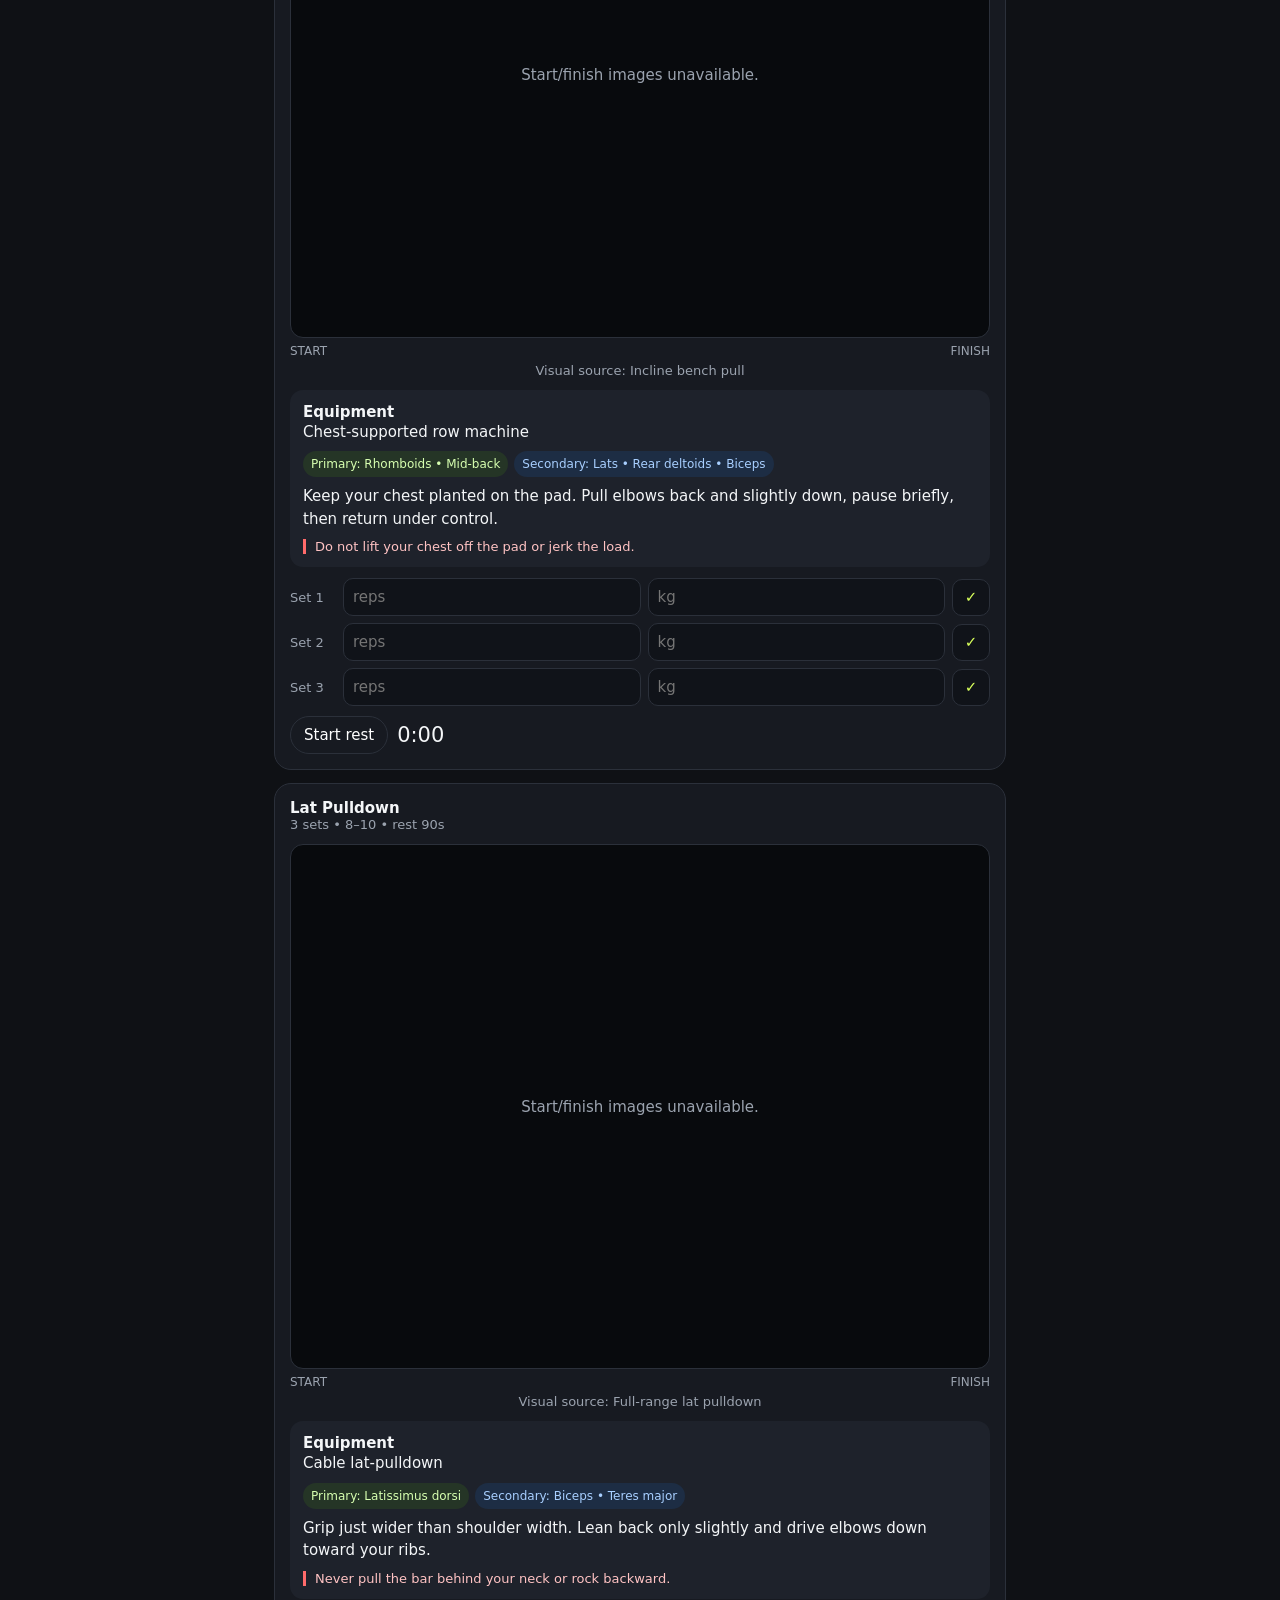
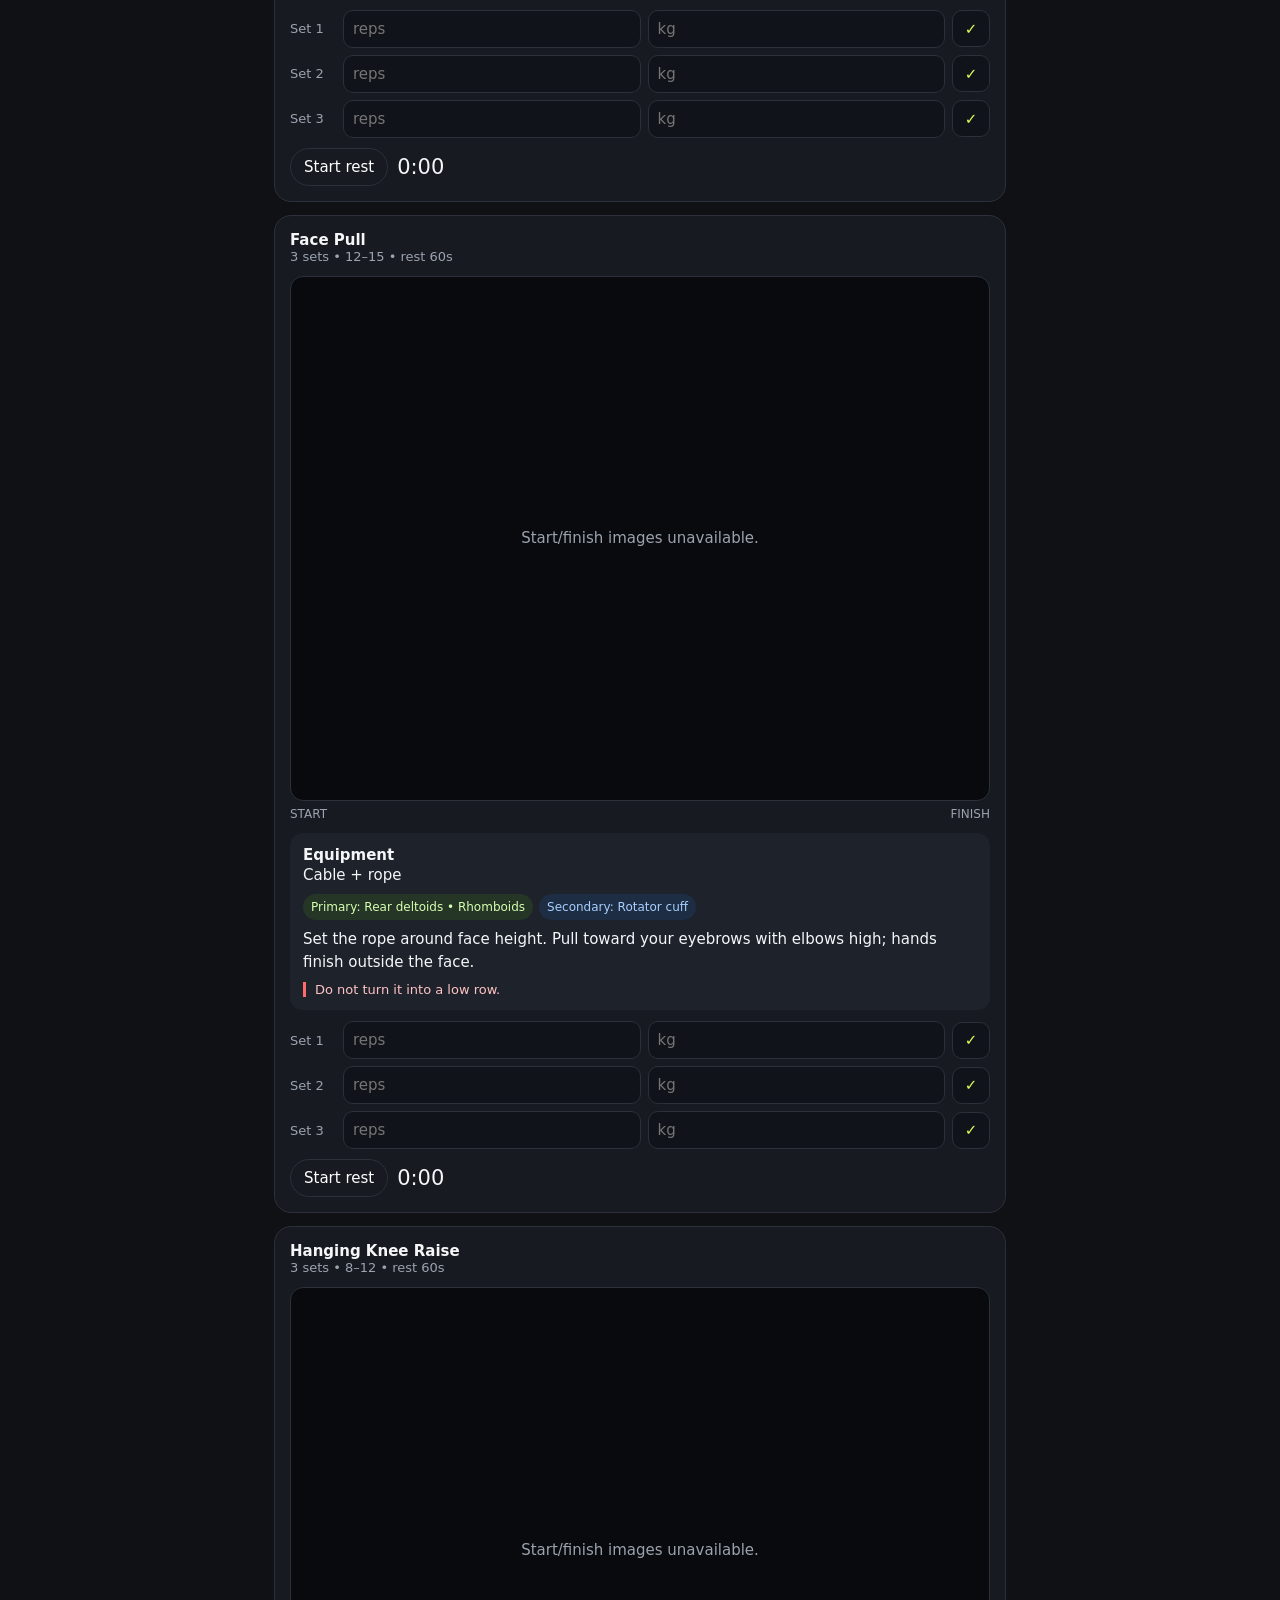
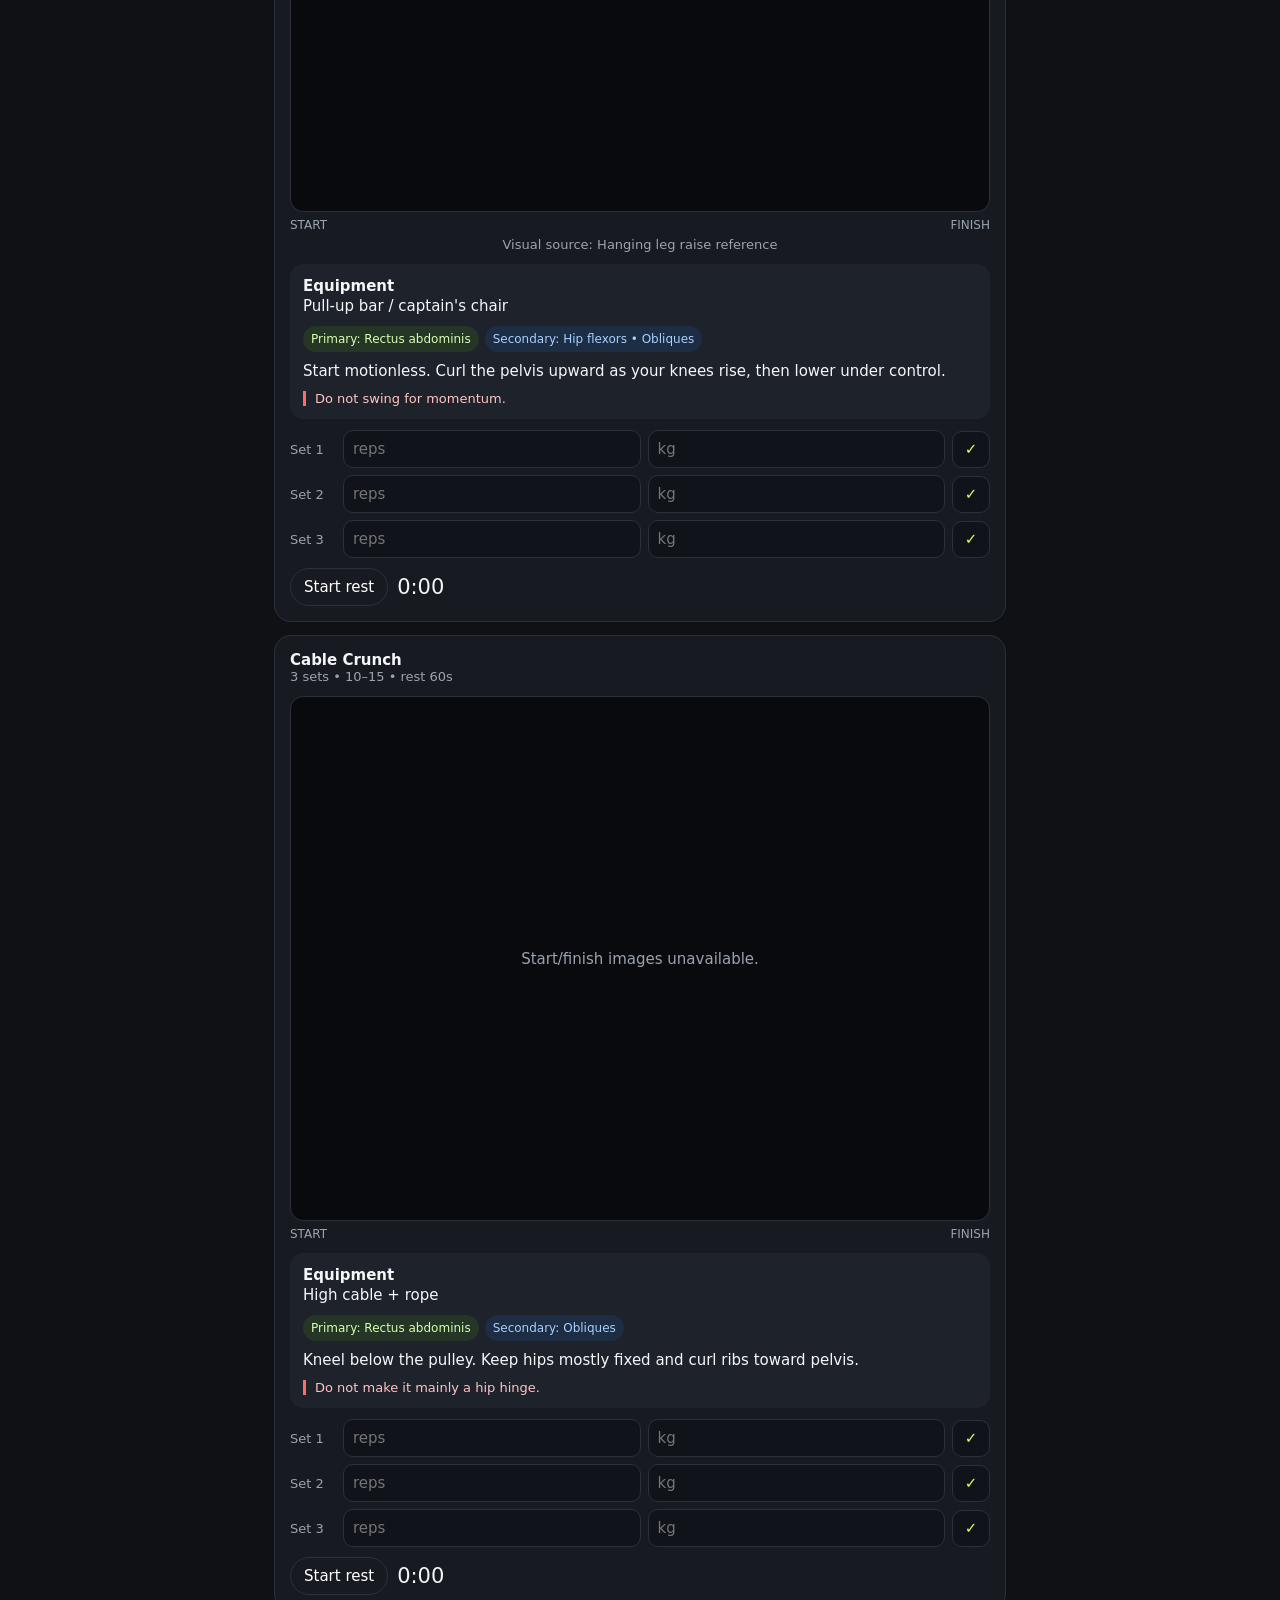
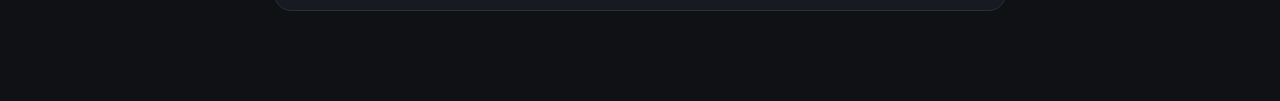
==== commit 7081d995: "Publish complete 18-exercise image mapping v11" ====
--- a/index.html
+++ b/index.html
@@ -1 +1 @@
-<!doctype html><html lang="en"><head><meta charset="utf-8"><meta name="viewport" content="width=device-width,initial-scale=1,viewport-fit=cover"><meta name="theme-color" content="#0f1115"><title>LEAN Training</title><link rel="stylesheet" href="styles.css?v=10"></head><body><div class="w"><header><h1>LEAN</h1><div class="muted">strength-to-weight • pull-ups • core • athletic conditioning</div><nav><button class="tab on" data-s="today">Today</button><button class="tab" data-s="plan">Plan</button><button class="tab" data-s="metrics">Metrics</button><button class="tab" data-s="history">History</button></nav></header><section id="today" class="screen on"></section><section id="plan" class="screen"><div class="hero"><div class="muted">12-week base</div><h2>Three gym days</h2><div class="cue">A — Pull + Core<br>B — Legs + Push<br>C — Full Body + Pull</div></div><div class="card"><b>Progression</b><p class="cue">When every set reaches the top of its prescribed range with clean form for two sessions, add a small amount of load. For assisted pull-ups, reduce assistance.</p></div><div class="card"><b>Exercise demonstrations</b><p class="cue">v10 uses public-domain start/finish exercise images hosted directly on GitHub and cross-fades them like a slow GIF. No external video CDN or autoplay dependency.</p></div></section><section id="metrics" class="screen"><div class="hero"><h2>Body + nutrition</h2><div class="metric"><label>Weight kg<input id="weight" type="number" step="0.1"></label><label>Waist cm<input id="waist" type="number" step="0.1"></label><label>Calories<input id="calories" type="number"></label><label>Protein g<input id="protein" type="number"></label></div><button id="saveMetric" class="btn primary" style="margin-top:11px">Save today</button></div></section><section id="history" class="screen"><div class="hero"><h2>Training history</h2><div id="hist" class="muted">No completed sessions yet.</div></div></section></div><div class="foot"><div class="footin"><button id="reset" class="btn">Reset today</button><button id="complete" class="btn primary">Complete workout</button></div></div><script src="app.js?v=10"></script><script src="media.js?v=10"></script></body></html>+<!doctype html><html lang="en"><head><meta charset="utf-8"><meta name="viewport" content="width=device-width,initial-scale=1,viewport-fit=cover"><meta name="theme-color" content="#0f1115"><title>LEAN Training</title><link rel="stylesheet" href="styles.css?v=11"></head><body><div class="w"><header><h1>LEAN</h1><div class="muted">strength-to-weight • pull-ups • core • athletic conditioning</div><nav><button class="tab on" data-s="today">Today</button><button class="tab" data-s="plan">Plan</button><button class="tab" data-s="metrics">Metrics</button><button class="tab" data-s="history">History</button></nav></header><section id="today" class="screen on"></section><section id="plan" class="screen"><div class="hero"><div class="muted">12-week base</div><h2>Three gym days</h2><div class="cue">A — Pull + Core<br>B — Legs + Push<br>C — Full Body + Pull</div></div><div class="card"><b>Progression</b><p class="cue">When every set reaches the top of its prescribed range with clean form for two sessions, add a small amount of load. For assisted pull-ups, reduce assistance.</p></div><div class="card"><b>Exercise demonstrations</b><p class="cue">v11 maps all 18 workout movements to public-domain START / FINISH exercise images. Equivalent source names are labelled underneath the visual.</p></div></section><section id="metrics" class="screen"><div class="hero"><h2>Body + nutrition</h2><div class="metric"><label>Weight kg<input id="weight" type="number" step="0.1"></label><label>Waist cm<input id="waist" type="number" step="0.1"></label><label>Calories<input id="calories" type="number"></label><label>Protein g<input id="protein" type="number"></label></div><button id="saveMetric" class="btn primary" style="margin-top:11px">Save today</button></div></section><section id="history" class="screen"><div class="hero"><h2>Training history</h2><div id="hist" class="muted">No completed sessions yet.</div></div></section></div><div class="foot"><div class="footin"><button id="reset" class="btn">Reset today</button><button id="complete" class="btn primary">Complete workout</button></div></div><script src="app.js?v=11"></script><script src="media.js?v=11"></script></body></html>
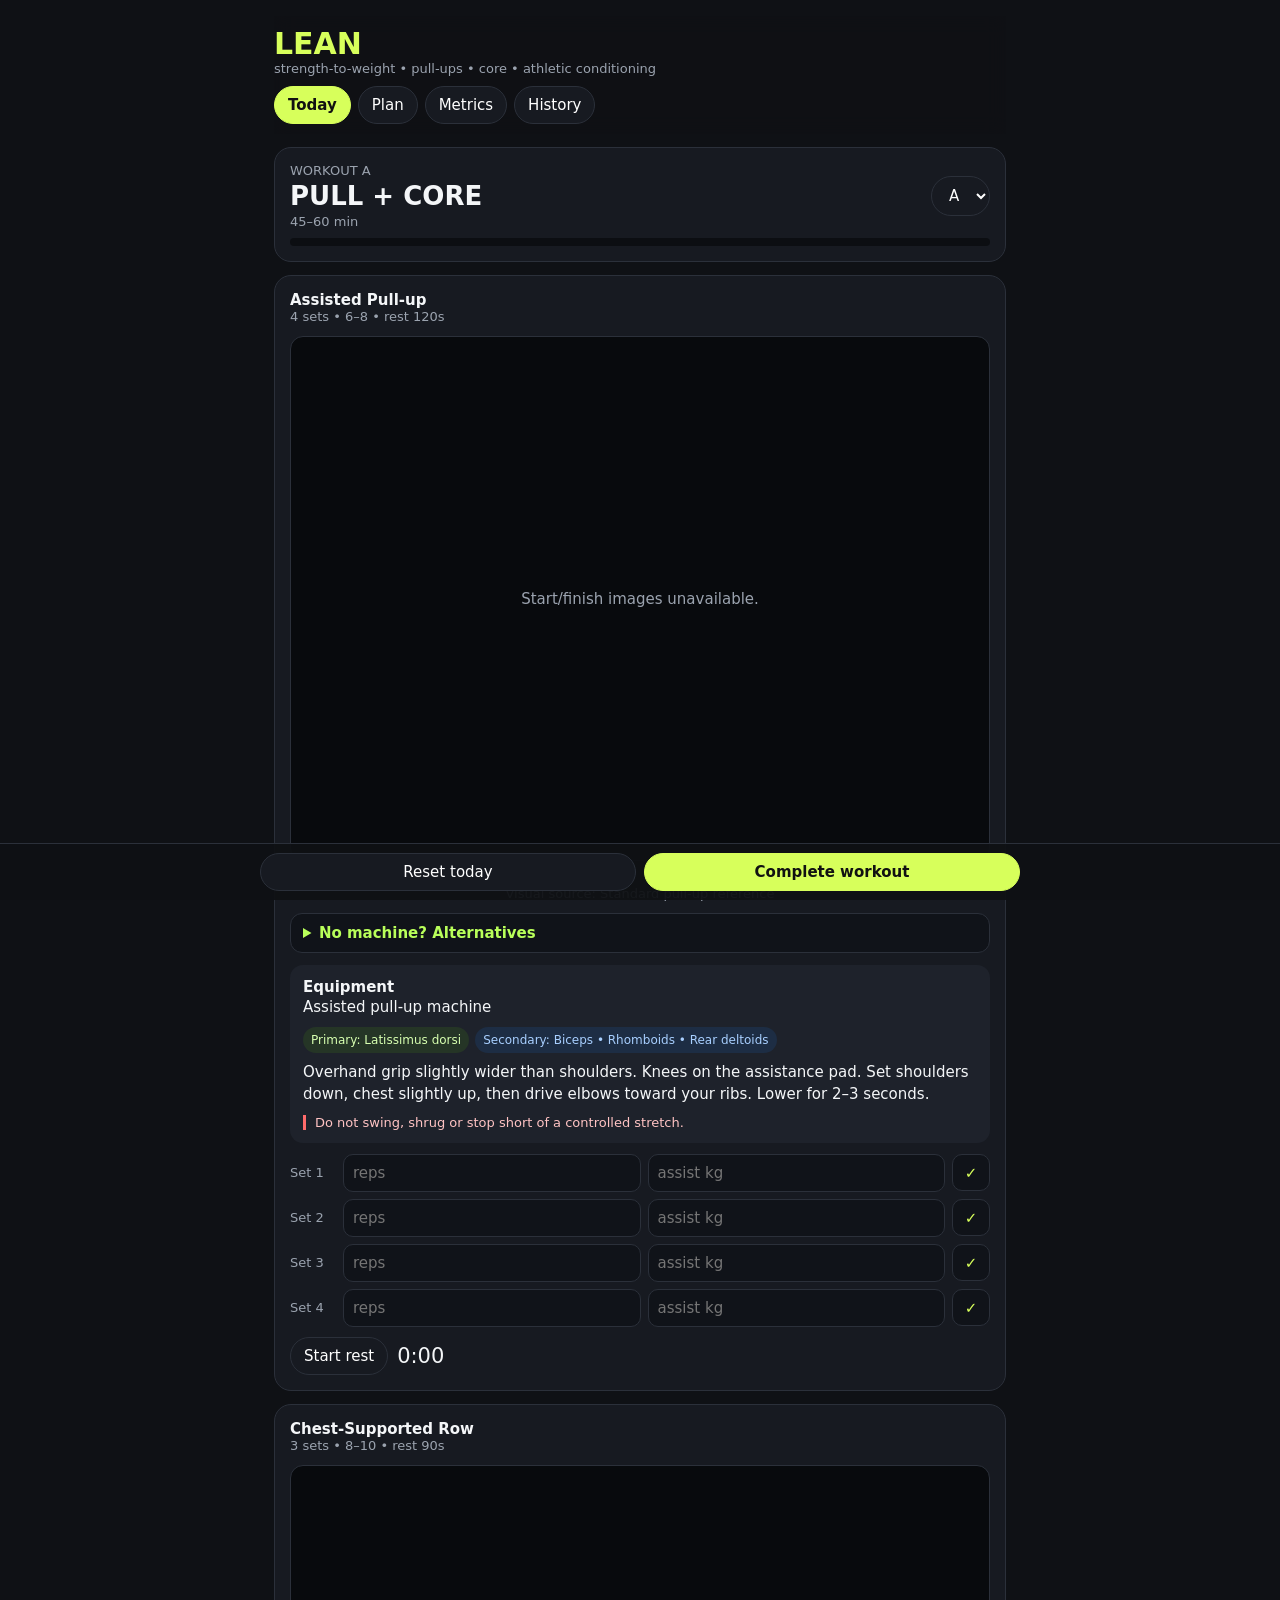
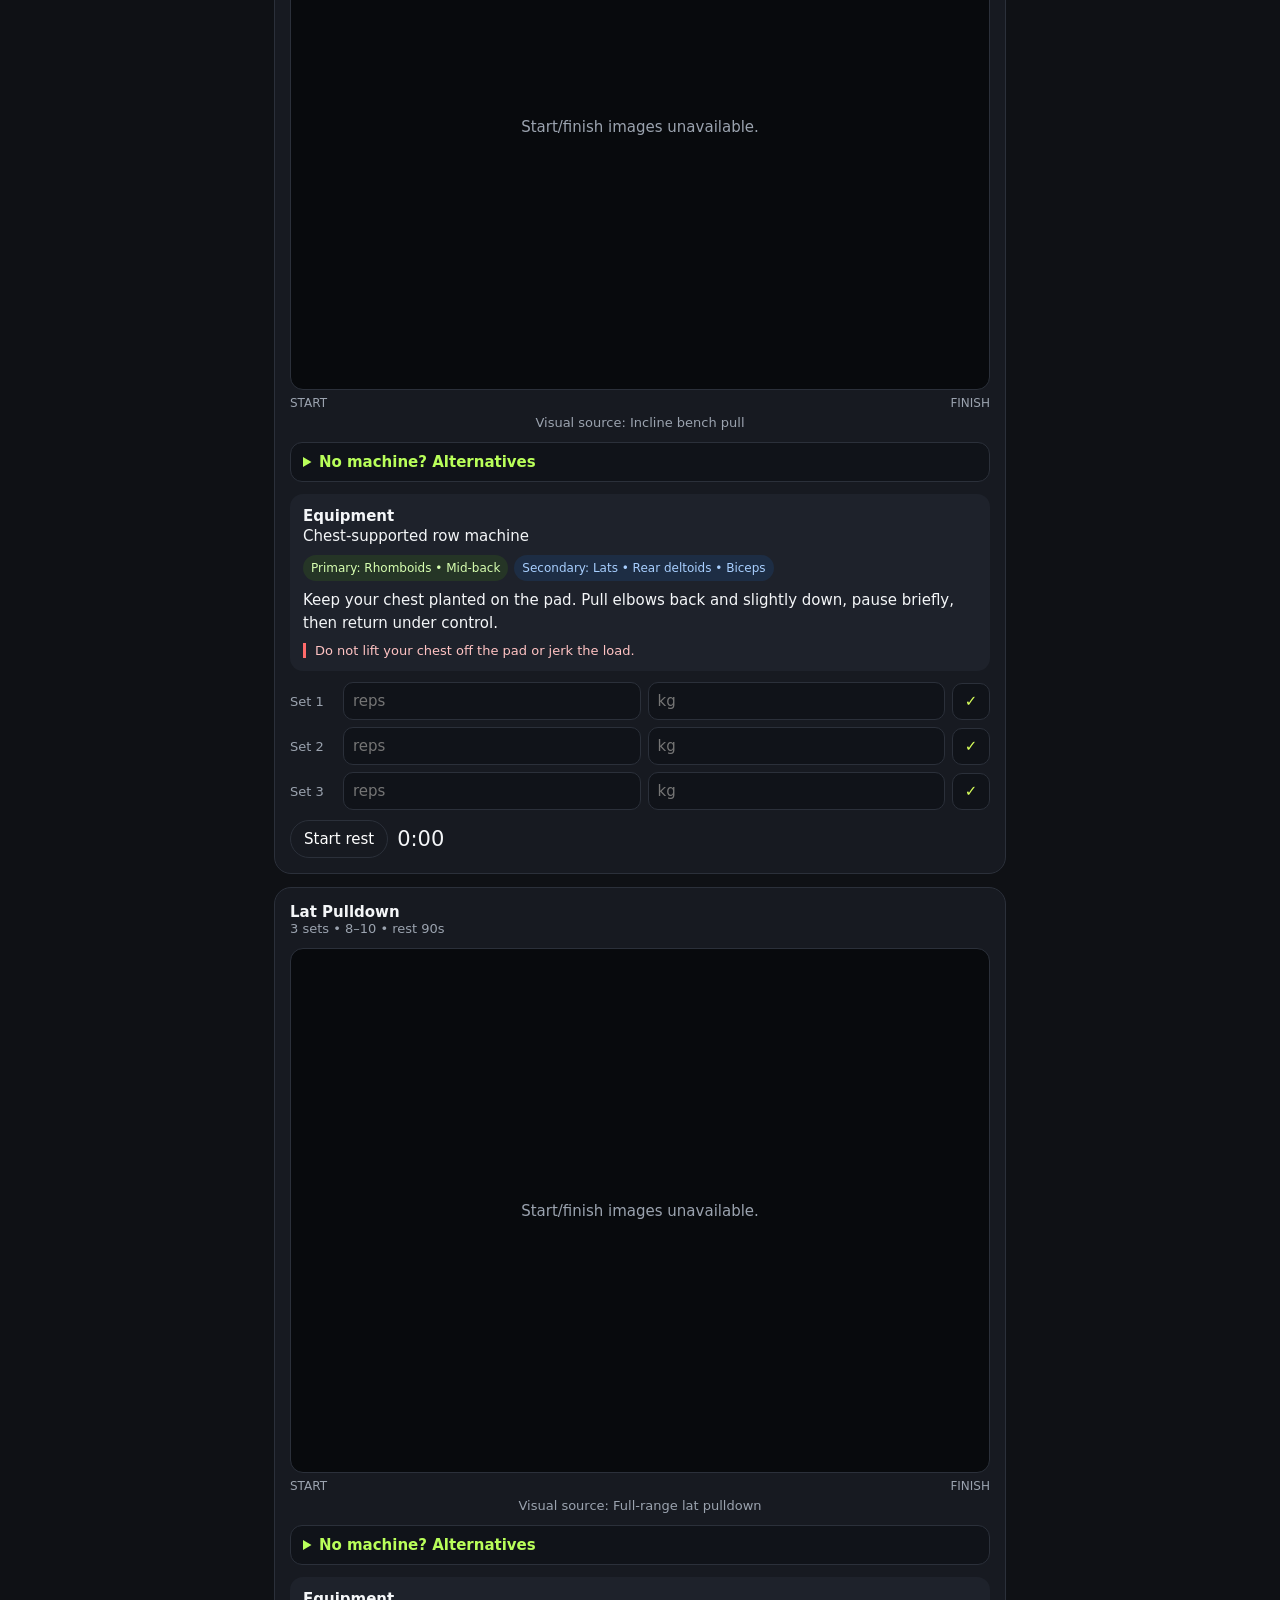
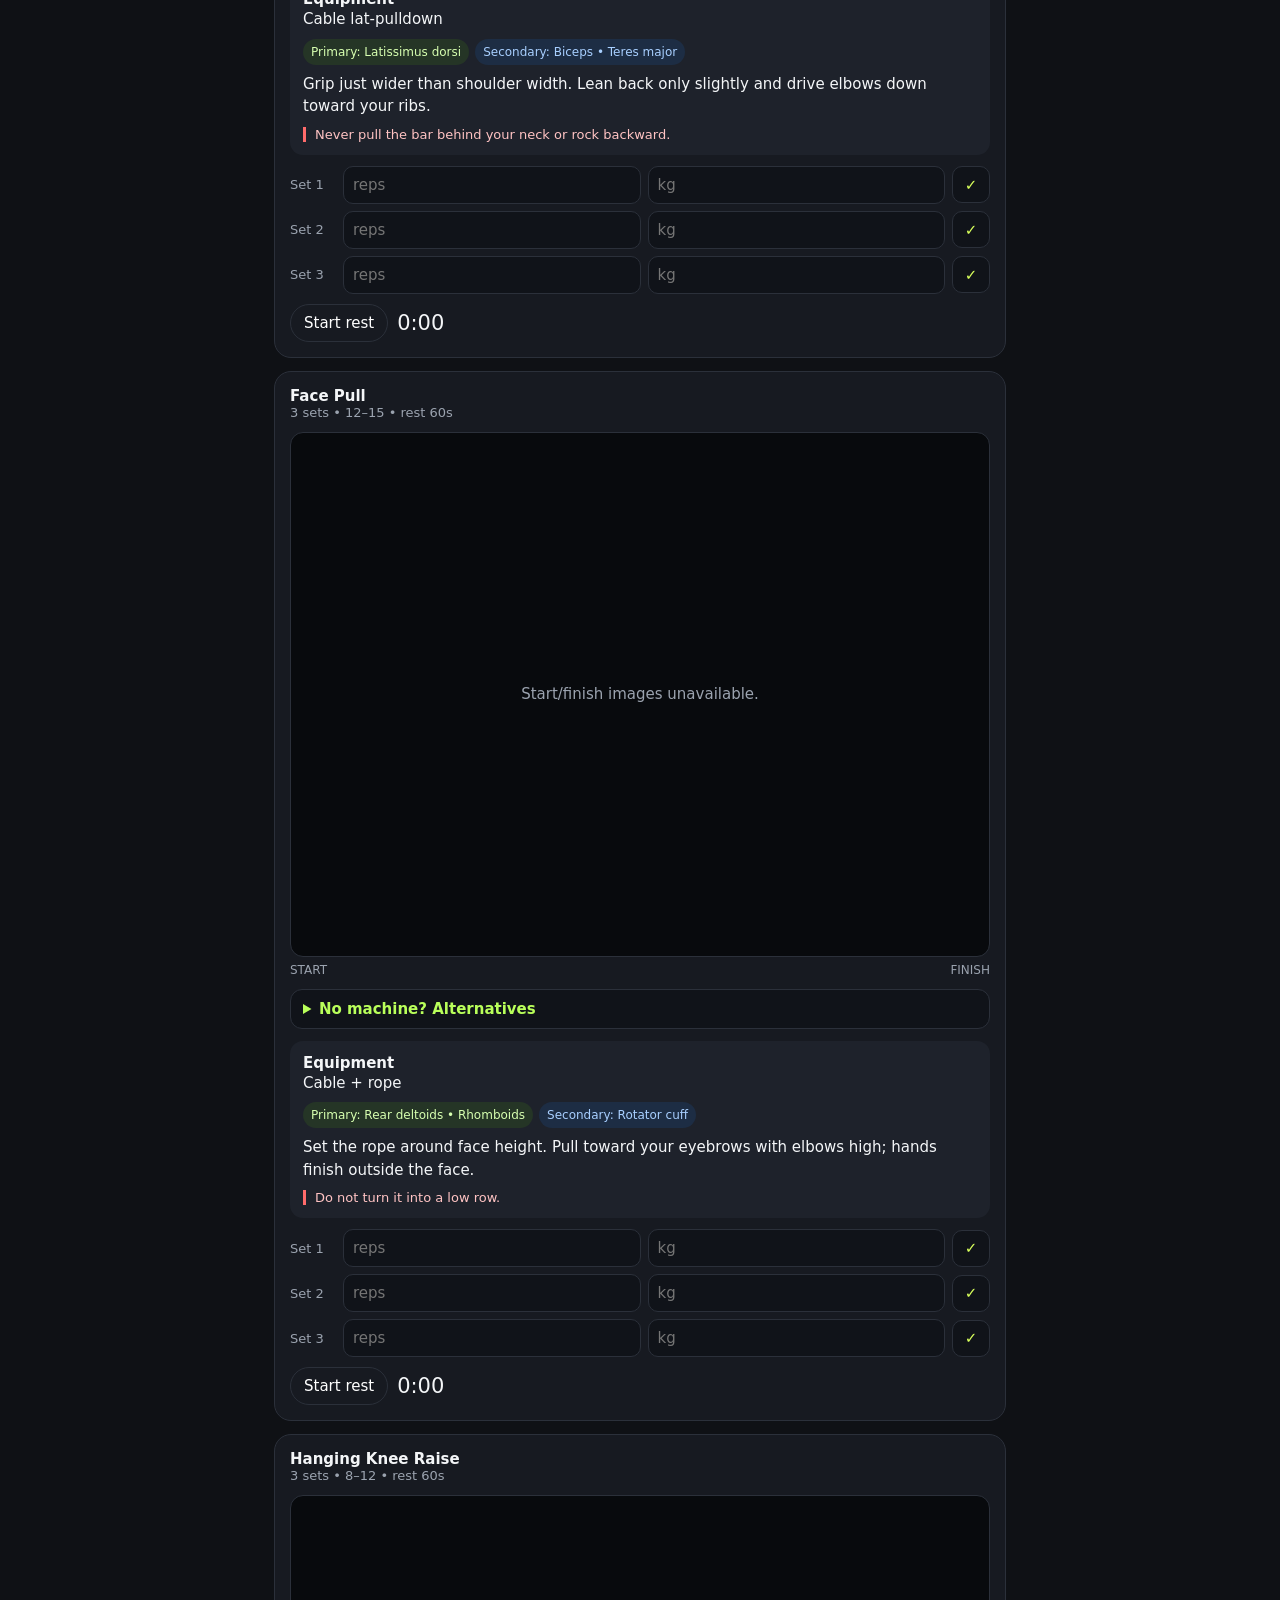
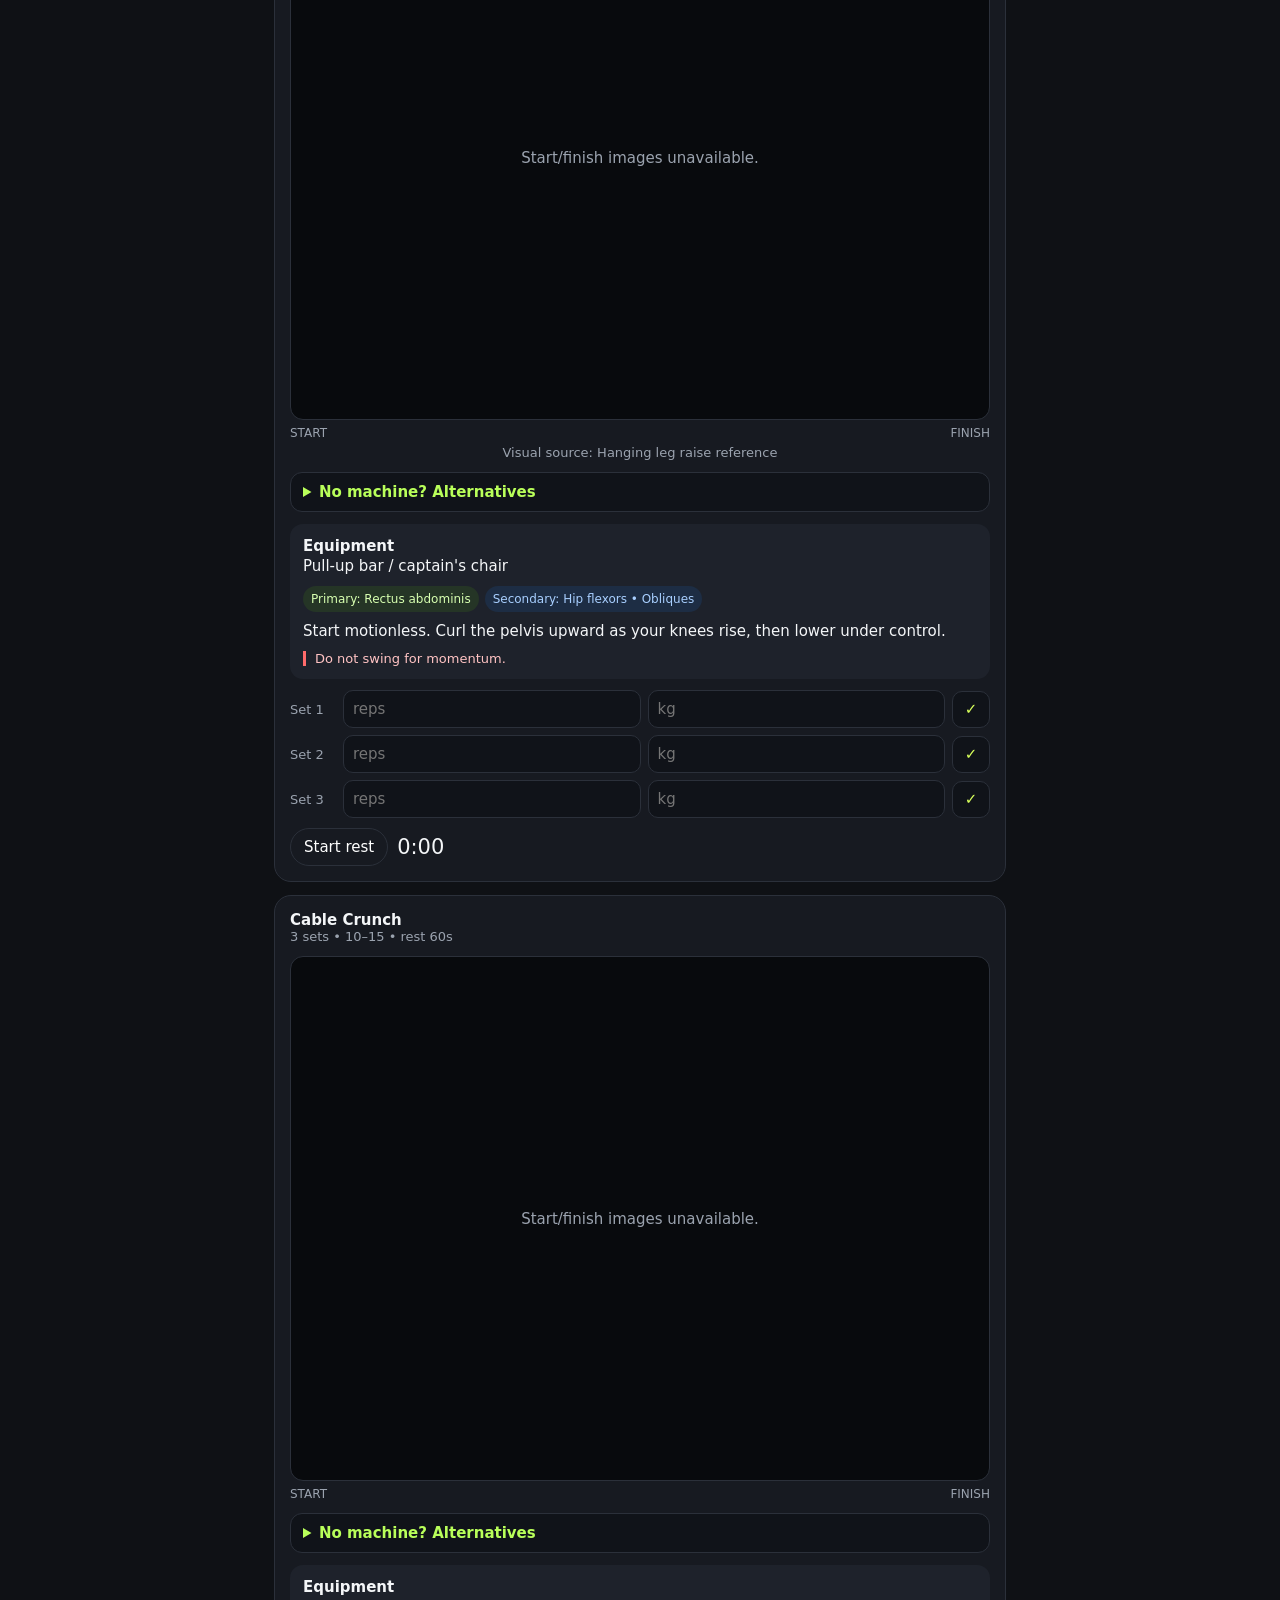
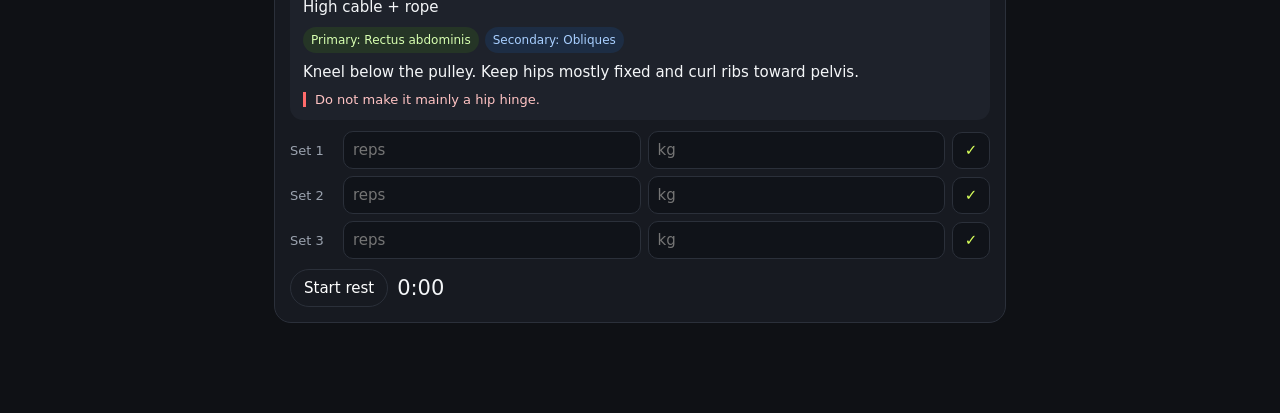
==== commit 8246fc15: "Deploy exercise alternatives v12" ====
--- a/index.html
+++ b/index.html
@@ -1 +1 @@
-<!doctype html><html lang="en"><head><meta charset="utf-8"><meta name="viewport" content="width=device-width,initial-scale=1,viewport-fit=cover"><meta name="theme-color" content="#0f1115"><title>LEAN Training</title><link rel="stylesheet" href="styles.css?v=11"></head><body><div class="w"><header><h1>LEAN</h1><div class="muted">strength-to-weight • pull-ups • core • athletic conditioning</div><nav><button class="tab on" data-s="today">Today</button><button class="tab" data-s="plan">Plan</button><button class="tab" data-s="metrics">Metrics</button><button class="tab" data-s="history">History</button></nav></header><section id="today" class="screen on"></section><section id="plan" class="screen"><div class="hero"><div class="muted">12-week base</div><h2>Three gym days</h2><div class="cue">A — Pull + Core<br>B — Legs + Push<br>C — Full Body + Pull</div></div><div class="card"><b>Progression</b><p class="cue">When every set reaches the top of its prescribed range with clean form for two sessions, add a small amount of load. For assisted pull-ups, reduce assistance.</p></div><div class="card"><b>Exercise demonstrations</b><p class="cue">v11 maps all 18 workout movements to public-domain START / FINISH exercise images. Equivalent source names are labelled underneath the visual.</p></div></section><section id="metrics" class="screen"><div class="hero"><h2>Body + nutrition</h2><div class="metric"><label>Weight kg<input id="weight" type="number" step="0.1"></label><label>Waist cm<input id="waist" type="number" step="0.1"></label><label>Calories<input id="calories" type="number"></label><label>Protein g<input id="protein" type="number"></label></div><button id="saveMetric" class="btn primary" style="margin-top:11px">Save today</button></div></section><section id="history" class="screen"><div class="hero"><h2>Training history</h2><div id="hist" class="muted">No completed sessions yet.</div></div></section></div><div class="foot"><div class="footin"><button id="reset" class="btn">Reset today</button><button id="complete" class="btn primary">Complete workout</button></div></div><script src="app.js?v=11"></script><script src="media.js?v=11"></script></body></html>+<!doctype html><html lang="en"><head><meta charset="utf-8"><meta name="viewport" content="width=device-width,initial-scale=1,viewport-fit=cover"><meta name="theme-color" content="#0f1115"><title>LEAN Training</title><link rel="stylesheet" href="styles.css?v=12"></head><body><div class="w"><header><h1>LEAN</h1><div class="muted">strength-to-weight • pull-ups • core • athletic conditioning</div><nav><button class="tab on" data-s="today">Today</button><button class="tab" data-s="plan">Plan</button><button class="tab" data-s="metrics">Metrics</button><button class="tab" data-s="history">History</button></nav></header><section id="today" class="screen on"></section><section id="plan" class="screen"><div class="hero"><div class="muted">12-week base</div><h2>Three gym days</h2><div class="cue">A — Pull + Core<br>B — Legs + Push<br>C — Full Body + Pull</div></div><div class="card"><b>Progression</b><p class="cue">When every set reaches the top of its prescribed range with clean form for two sessions, add a small amount of load. For assisted pull-ups, reduce assistance.</p></div><div class="card"><b>Exercise demonstrations + alternatives</b><p class="cue">All 18 workout movements include START / FINISH references. Open “No machine? Alternatives” on any exercise for a bodyweight and light-weight substitute with suggested sets and reps.</p></div></section><section id="metrics" class="screen"><div class="hero"><h2>Body + nutrition</h2><div class="metric"><label>Weight kg<input id="weight" type="number" step="0.1"></label><label>Waist cm<input id="waist" type="number" step="0.1"></label><label>Calories<input id="calories" type="number"></label><label>Protein g<input id="protein" type="number"></label></div><button id="saveMetric" class="btn primary" style="margin-top:11px">Save today</button></div></section><section id="history" class="screen"><div class="hero"><h2>Training history</h2><div id="hist" class="muted">No completed sessions yet.</div></div></section></div><div class="foot"><div class="footin"><button id="reset" class="btn">Reset today</button><button id="complete" class="btn primary">Complete workout</button></div></div><script src="app.js?v=12"></script><script src="media.js?v=12"></script></body></html>
